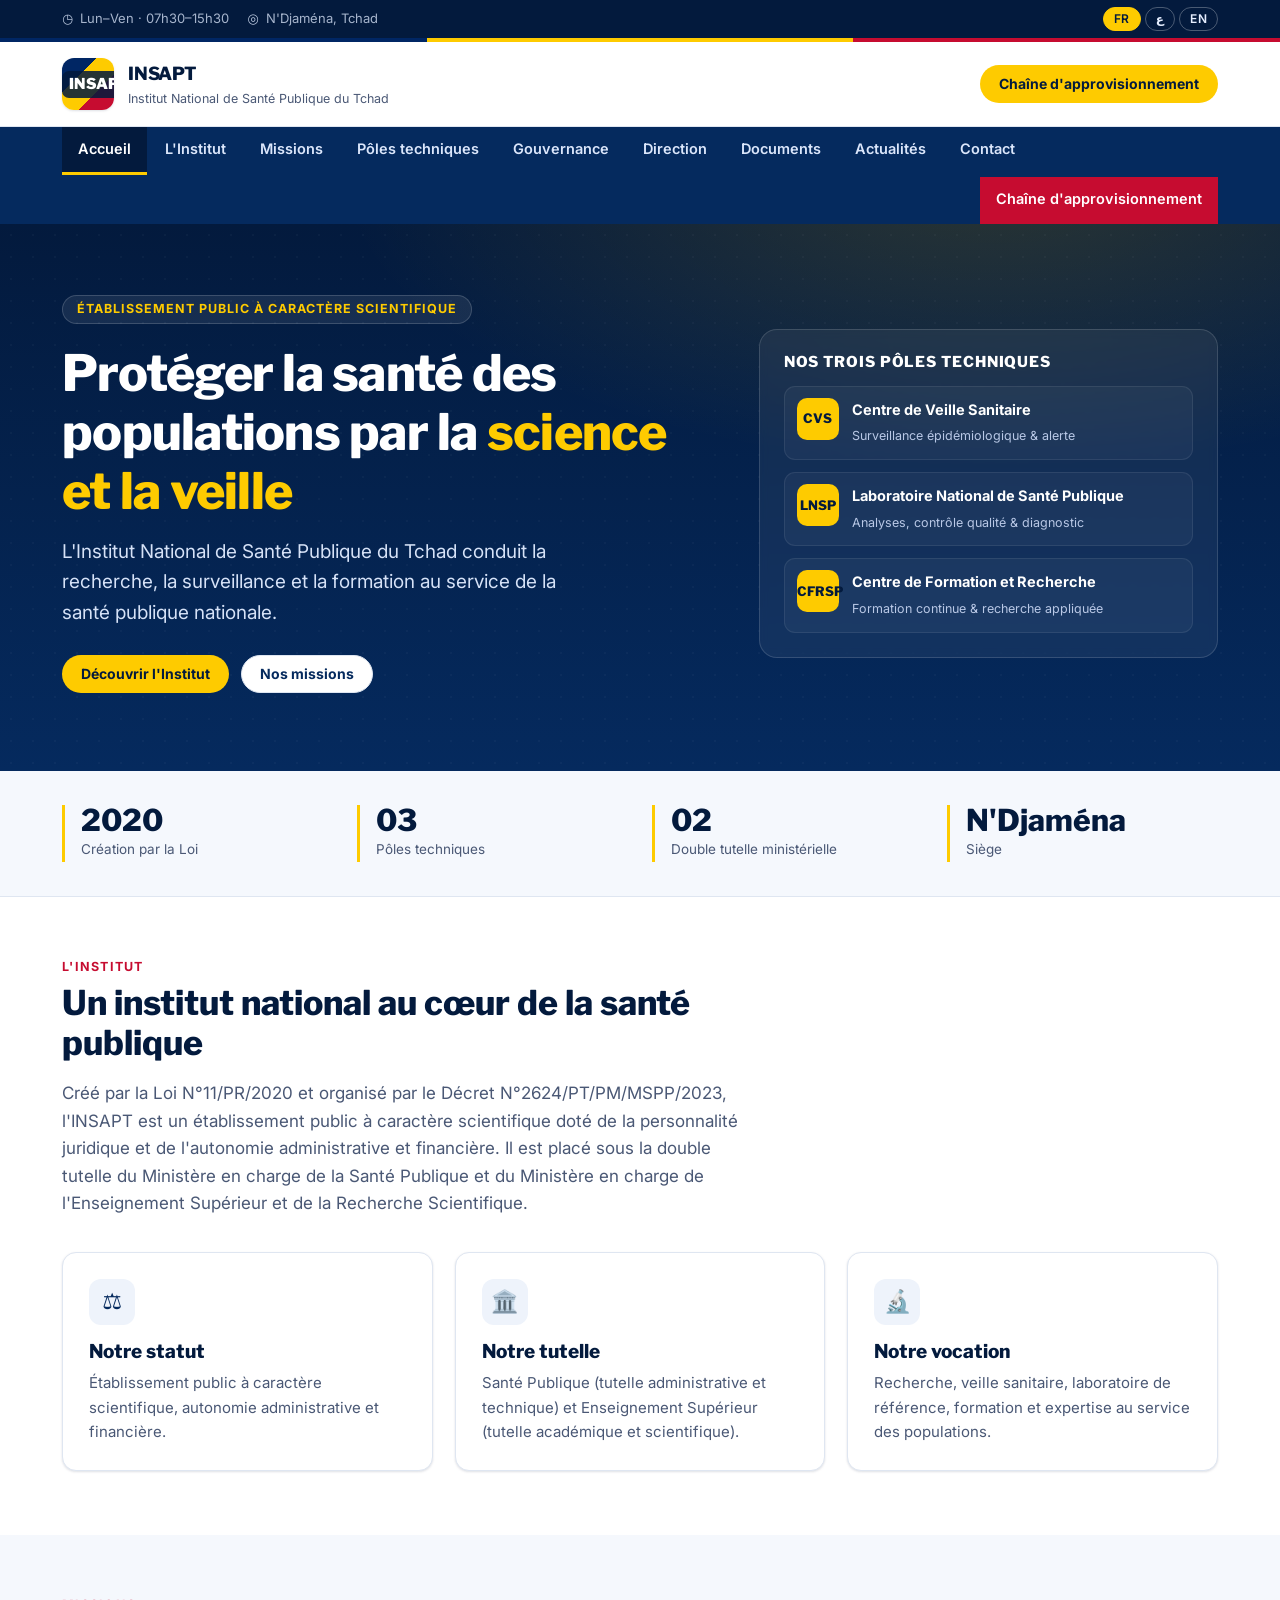
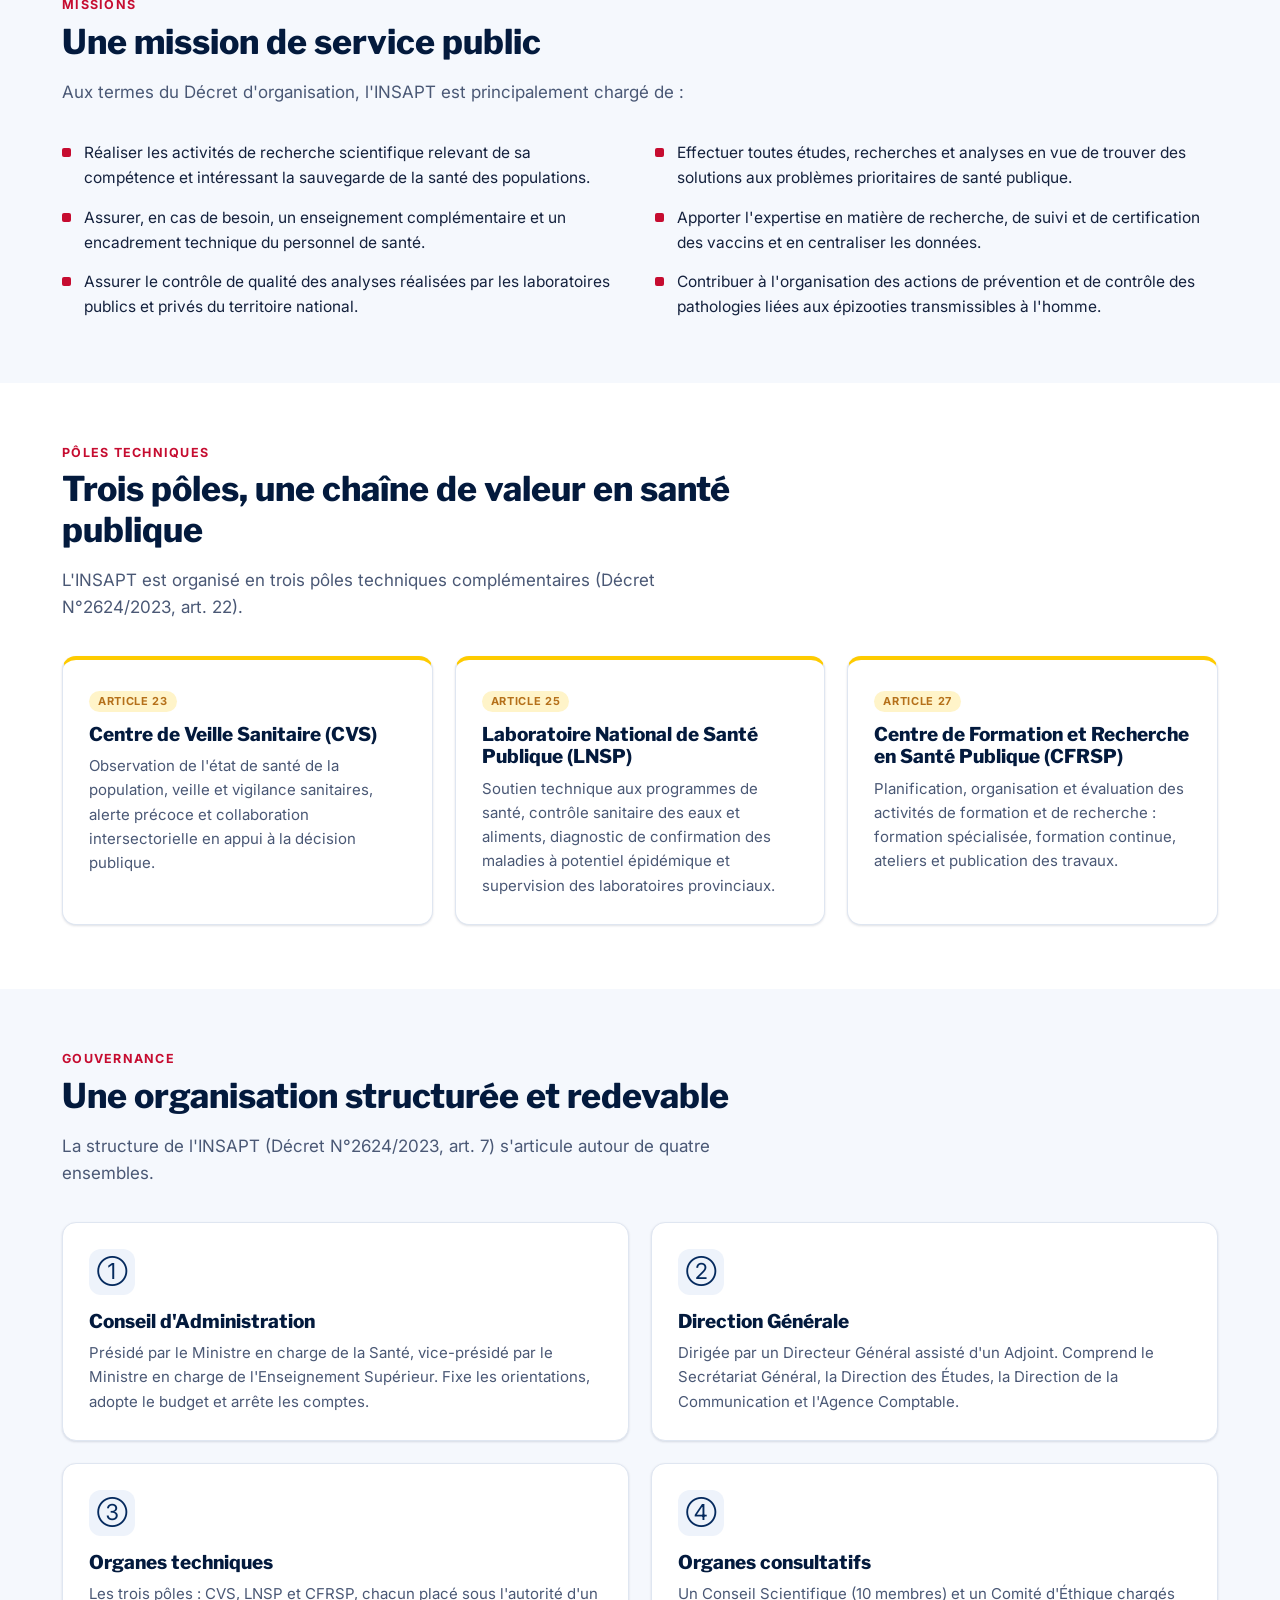
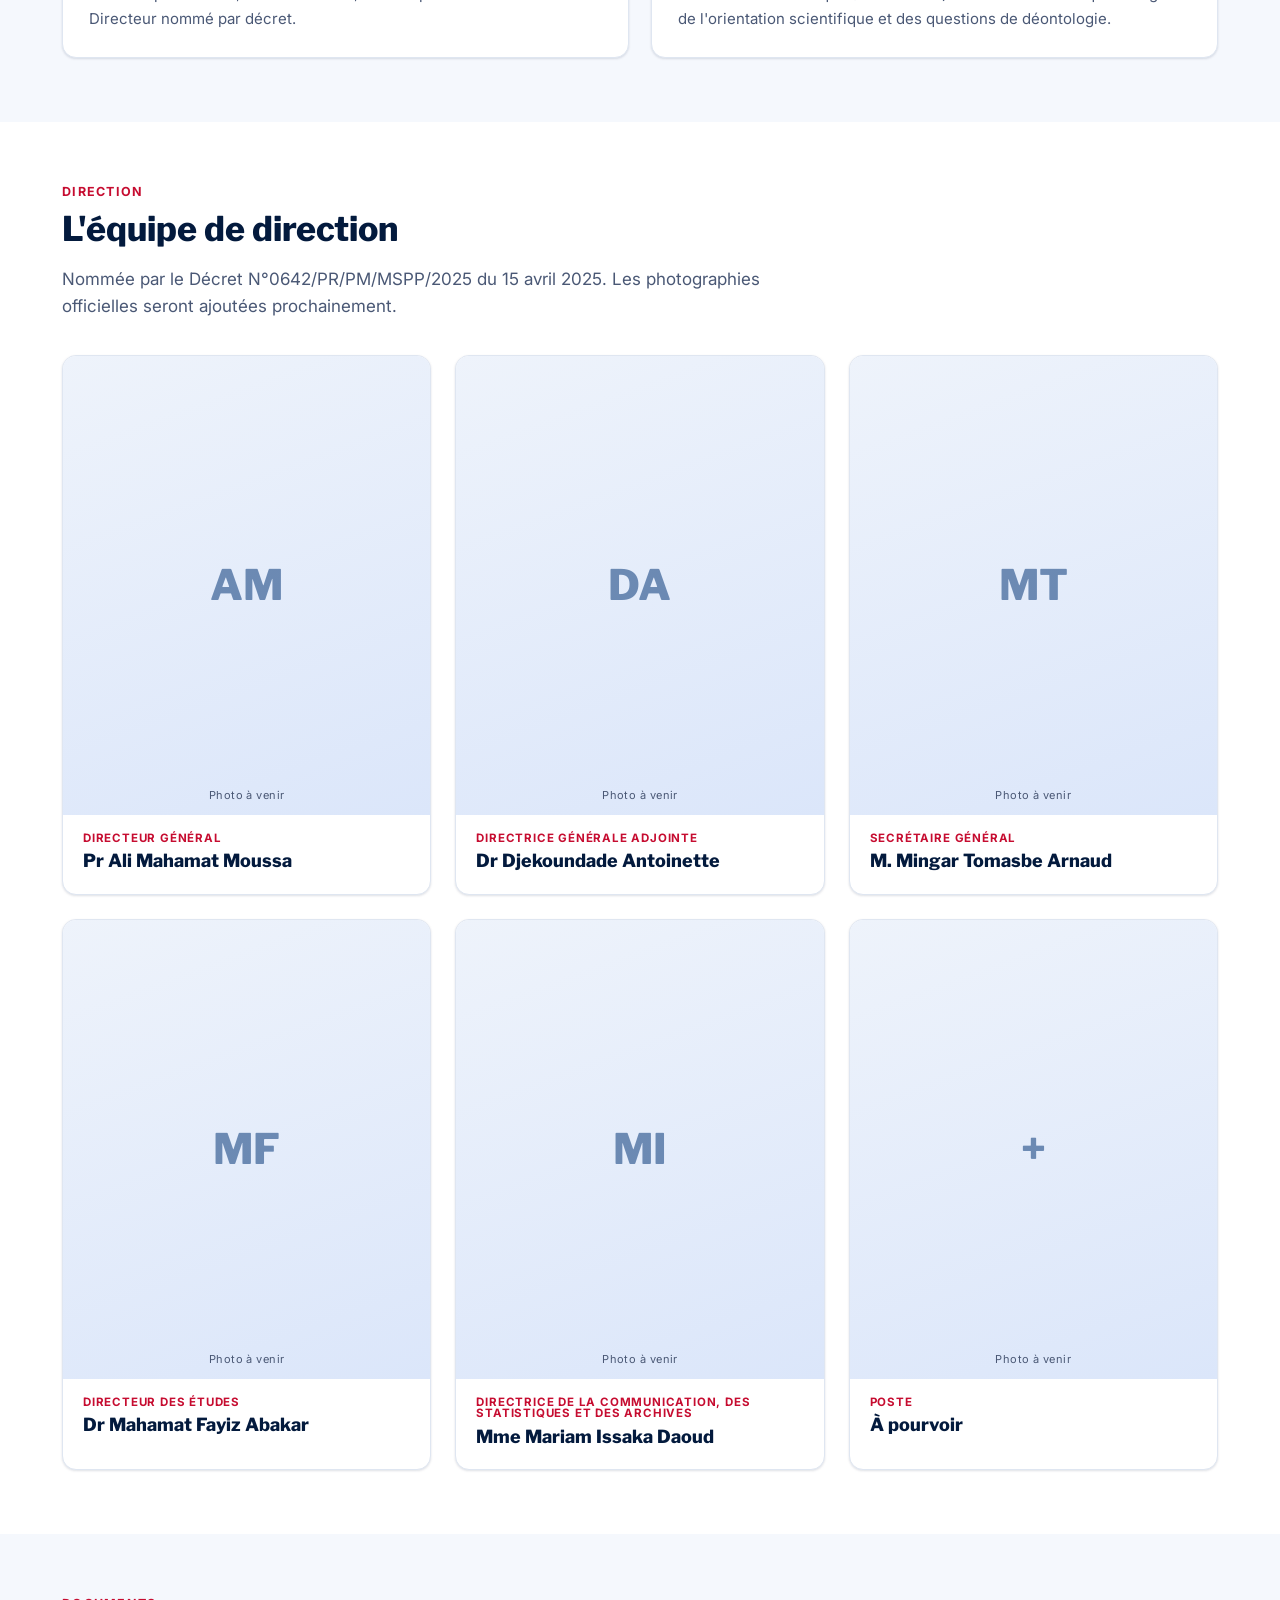
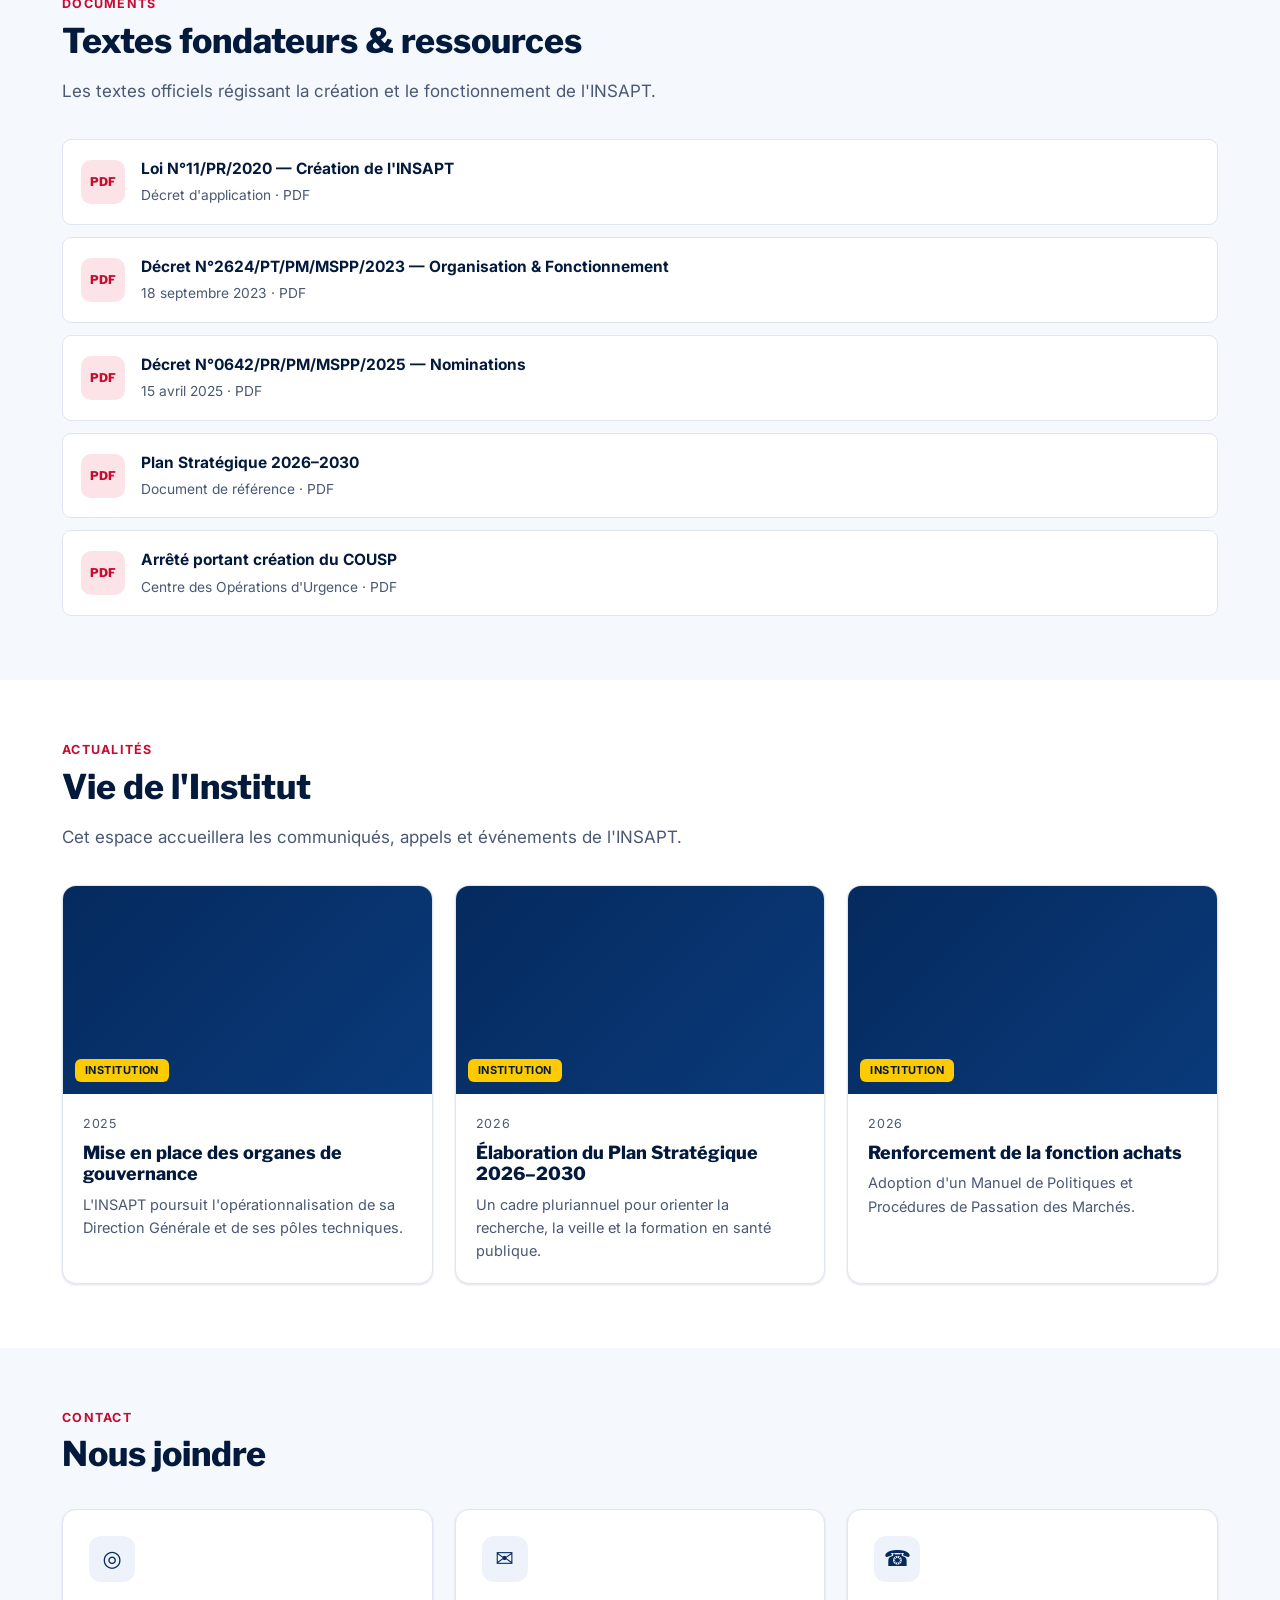
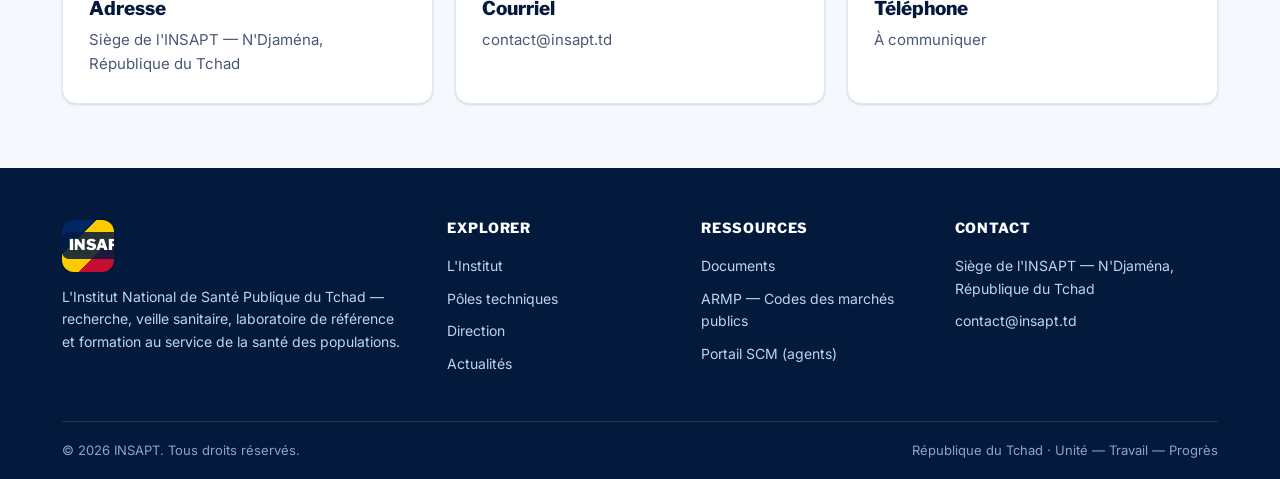
==== index.html @ d277385e "Add files via upload" ====
<!DOCTYPE html>
<html lang="fr">
<head>
<meta charset="utf-8">
<meta name="viewport" content="width=device-width, initial-scale=1">
<title>INSAPT — Institut National de Santé Publique du Tchad</title>
<meta name="description" content="Institut National de Santé Publique du Tchad (INSAPT) — recherche, veille sanitaire, laboratoire national et formation au service de la santé publique.">
<link rel="preconnect" href="https://fonts.googleapis.com">
<link rel="preconnect" href="https://fonts.gstatic.com" crossorigin>
<link href="https://fonts.googleapis.com/css2?family=Inter:wght@400;500;600;700&family=Libre+Franklin:wght@600;700;800;900&family=Noto+Naskh+Arabic:wght@500;700&display=swap" rel="stylesheet">
<link rel="stylesheet" href="assets/style.css">
</head>
<body>

<!-- Utility strip -->
<div class="utility">
  <div class="wrap">
    <div class="util-left">
      <span>◷ <span data-i18n="util.hours">Lun–Ven · 07h30–15h30</span></span>
      <span>◎ <span data-i18n="util.place">N'Djaména, Tchad</span></span>
    </div>
    <div class="lang-switch" role="group" aria-label="Language">
      <button data-lang="fr" aria-pressed="true">FR</button>
      <button data-lang="ar" aria-pressed="false">ع</button>
      <button data-lang="en" aria-pressed="false">EN</button>
    </div>
  </div>
</div>
<div class="flag-ribbon"><i></i><i></i><i></i></div>

<!-- Masthead -->
<header class="masthead">
  <div class="wrap">
    <a class="brand" href="index.html">
      <span class="crest"><span>INSAPT</span></span>
      <span class="brand-txt">
        <strong>INSAPT</strong>
        <small>Institut National de Santé Publique du Tchad</small>
      </span>
    </a>
    <div class="mast-spacer"></div>
    <div class="mast-cta">
      <a class="btn btn-gold" href="scm/index.html" data-i18n="nav.scm">Chaîne d'approvisionnement</a>
      <button class="burger" aria-label="Menu"><span></span><span></span><span></span></button>
    </div>
  </div>
</header>

<!-- Primary nav -->
<nav class="nav" aria-label="Principale">
  <div class="wrap">
    <a href="#home" class="active" data-i18n="nav.home">Accueil</a>
    <a href="#about" data-i18n="nav.about">L'Institut</a>
    <a href="#missions" data-i18n="nav.missions">Missions</a>
    <a href="#poles" data-i18n="nav.poles">Pôles techniques</a>
    <a href="#org" data-i18n="nav.org">Gouvernance</a>
    <a href="#people" data-i18n="nav.people">Direction</a>
    <a href="#docs" data-i18n="nav.docs">Documents</a>
    <a href="#news" data-i18n="nav.news">Actualités</a>
    <a href="#contact" data-i18n="nav.contact">Contact</a>
    <a href="scm/index.html" class="scm" data-i18n="nav.scm">Chaîne d'approvisionnement</a>
  </div>
</nav>

<!-- Hero -->
<section class="hero" id="home">
  <div class="wrap">
    <div>
      <span class="eyebrow" data-i18n="hero.eyebrow">Établissement public à caractère scientifique</span>
      <h1><span data-i18n="hero.title1">Protéger la santé des populations par la </span><em data-i18n="hero.titleEm">science et la veille</em></h1>
      <p class="lead" data-i18n="hero.lead">L'Institut National de Santé Publique du Tchad conduit la recherche, la surveillance et la formation au service de la santé publique nationale.</p>
      <div class="hero-actions">
        <a class="btn btn-gold" href="#about" data-i18n="hero.cta1">Découvrir l'Institut</a>
        <a class="btn btn-ghost" href="#missions" data-i18n="hero.cta2">Nos missions</a>
      </div>
    </div>
    <div class="hero-card">
      <h3 data-i18n="hero.poles">Nos trois pôles techniques</h3>
      <div class="pole-list">
        <a href="#poles"><span class="tag">CVS</span><span><b data-i18n="hero.cvs">Centre de Veille Sanitaire</b><small data-i18n="hero.cvsD">Surveillance épidémiologique & alerte</small></span></a>
        <a href="#poles"><span class="tag">LNSP</span><span><b data-i18n="hero.lnsp">Laboratoire National de Santé Publique</b><small data-i18n="hero.lnspD">Analyses, contrôle qualité & diagnostic</small></span></a>
        <a href="#poles"><span class="tag">CFRSP</span><span><b data-i18n="hero.cfrsp">Centre de Formation et Recherche</b><small data-i18n="hero.cfrspD">Formation continue & recherche appliquée</small></span></a>
      </div>
    </div>
  </div>
</section>

<!-- Stat band -->
<div class="stats">
  <div class="wrap">
    <div class="stat"><b data-i18n="stat.1n">2020</b><span data-i18n="stat.1">Création par la Loi</span></div>
    <div class="stat"><b data-i18n="stat.2n">03</b><span data-i18n="stat.2">Pôles techniques</span></div>
    <div class="stat"><b data-i18n="stat.3n">02</b><span data-i18n="stat.3">Double tutelle ministérielle</span></div>
    <div class="stat"><b data-i18n="stat.4n">N'Djaména</b><span data-i18n="stat.4">Siège</span></div>
  </div>
</div>

<!-- About -->
<section class="block" id="about">
  <div class="wrap">
    <div class="sec-head">
      <span class="kicker" data-i18n="about.kicker">L'Institut</span>
      <h2 data-i18n="about.title">Un institut national au cœur de la santé publique</h2>
      <p data-i18n="about.p">Créé par la Loi N°11/PR/2020 et organisé par le Décret N°2624/PT/PM/MSPP/2023, l'INSAPT est un établissement public à caractère scientifique doté de la personnalité juridique et de l'autonomie administrative et financière.</p>
    </div>
    <div class="grid c3">
      <div class="card"><div class="ic">⚖️</div><h3 data-i18n="about.c1t">Notre statut</h3><p data-i18n="about.c1">Établissement public à caractère scientifique, autonomie administrative et financière.</p></div>
      <div class="card"><div class="ic">🏛️</div><h3 data-i18n="about.c2t">Notre tutelle</h3><p data-i18n="about.c2">Santé Publique et Enseignement Supérieur.</p></div>
      <div class="card"><div class="ic">🔬</div><h3 data-i18n="about.c3t">Notre vocation</h3><p data-i18n="about.c3">Recherche, veille sanitaire, laboratoire de référence, formation et expertise.</p></div>
    </div>
  </div>
</section>

<!-- Missions -->
<section class="block alt" id="missions">
  <div class="wrap">
    <div class="sec-head">
      <span class="kicker" data-i18n="miss.kicker">Missions</span>
      <h2 data-i18n="miss.title">Une mission de service public</h2>
      <p data-i18n="miss.p">Aux termes du Décret d'organisation, l'INSAPT est principalement chargé de :</p>
    </div>
    <ul class="mission">
      <li data-i18n="miss.1">Réaliser les activités de recherche scientifique intéressant la sauvegarde de la santé des populations.</li>
      <li data-i18n="miss.2">Effectuer toutes études, recherches et analyses pour résoudre les problèmes prioritaires de santé publique.</li>
      <li data-i18n="miss.3">Assurer un enseignement complémentaire et un encadrement technique du personnel de santé.</li>
      <li data-i18n="miss.4">Apporter l'expertise en recherche, suivi et certification des vaccins et centraliser les données.</li>
      <li data-i18n="miss.5">Assurer le contrôle de qualité des analyses des laboratoires publics et privés nationaux.</li>
      <li data-i18n="miss.6">Contribuer à la prévention et au contrôle des pathologies liées aux épizooties transmissibles à l'homme.</li>
    </ul>
  </div>
</section>

<!-- Poles -->
<section class="block" id="poles">
  <div class="wrap">
    <div class="sec-head">
      <span class="kicker" data-i18n="poles.kicker">Pôles techniques</span>
      <h2 data-i18n="poles.title">Trois pôles, une chaîne de valeur en santé publique</h2>
      <p data-i18n="poles.p">L'INSAPT est organisé en trois pôles techniques complémentaires (Décret N°2624/2023, art. 22).</p>
    </div>
    <div class="grid c3">
      <div class="card pole"><span class="chip" data-i18n="poles.cvsChip">Article 23</span><h3 data-i18n="poles.cvsT">Centre de Veille Sanitaire (CVS)</h3><p data-i18n="poles.cvs">Observation de l'état de santé de la population, veille et vigilance sanitaires, alerte précoce et collaboration intersectorielle.</p></div>
      <div class="card pole"><span class="chip" data-i18n="poles.lnspChip">Article 25</span><h3 data-i18n="poles.lnspT">Laboratoire National de Santé Publique (LNSP)</h3><p data-i18n="poles.lnsp">Soutien technique aux programmes, contrôle sanitaire des eaux et aliments, diagnostic des maladies à potentiel épidémique.</p></div>
      <div class="card pole"><span class="chip" data-i18n="poles.cfrspChip">Article 27</span><h3 data-i18n="poles.cfrspT">Centre de Formation et Recherche (CFRSP)</h3><p data-i18n="poles.cfrsp">Formation spécialisée et continue, ateliers scientifiques et publication des travaux de recherche.</p></div>
    </div>
  </div>
</section>

<!-- Governance -->
<section class="block alt" id="org">
  <div class="wrap">
    <div class="sec-head">
      <span class="kicker" data-i18n="org.kicker">Gouvernance</span>
      <h2 data-i18n="org.title">Une organisation structurée et redevable</h2>
      <p data-i18n="org.p">La structure de l'INSAPT (Décret N°2624/2023, art. 7) s'articule autour de quatre ensembles.</p>
    </div>
    <div class="grid c2">
      <div class="card"><div class="ic">①</div><h3 data-i18n="org.1t">Conseil d'Administration</h3><p data-i18n="org.1">Présidé par le Ministre de la Santé. Fixe les orientations, adopte le budget et arrête les comptes.</p></div>
      <div class="card"><div class="ic">②</div><h3 data-i18n="org.2t">Direction Générale</h3><p data-i18n="org.2">Directeur Général assisté d'un Adjoint ; Secrétariat Général, Direction des Études, Communication et Agence Comptable.</p></div>
      <div class="card"><div class="ic">③</div><h3 data-i18n="org.3t">Organes techniques</h3><p data-i18n="org.3">Les trois pôles CVS, LNSP et CFRSP, chacun dirigé par un Directeur nommé par décret.</p></div>
      <div class="card"><div class="ic">④</div><h3 data-i18n="org.4t">Organes consultatifs</h3><p data-i18n="org.4">Conseil Scientifique (10 membres) et Comité d'Éthique.</p></div>
    </div>
  </div>
</section>

<!-- Leadership -->
<section class="block" id="people">
  <div class="wrap">
    <div class="sec-head">
      <span class="kicker" data-i18n="ppl.kicker">Direction</span>
      <h2 data-i18n="ppl.title">L'équipe de direction</h2>
      <p data-i18n="ppl.p">Nommée par le Décret N°0642/PR/PM/MSPP/2025 du 15 avril 2025. Les photographies officielles seront ajoutées prochainement.</p>
    </div>
    <div class="people">
      <div class="person"><div class="photo"><span class="ini">AM</span></div><div class="body"><div class="role" data-i18n="ppl.dg">Directeur Général</div><h3 data-i18n="ppl.dgName">Pr Ali Mahamat Moussa</h3></div></div>
      <div class="person"><div class="photo"><span class="ini">DA</span></div><div class="body"><div class="role" data-i18n="ppl.dga">Directrice Générale Adjointe</div><h3 data-i18n="ppl.dgaName">Dr Djekoundade Antoinette</h3></div></div>
      <div class="person"><div class="photo"><span class="ini">MT</span></div><div class="body"><div class="role" data-i18n="ppl.sg">Secrétaire Général</div><h3 data-i18n="ppl.sgName">M. Mingar Tomasbe Arnaud</h3></div></div>
      <div class="person"><div class="photo"><span class="ini">MF</span></div><div class="body"><div class="role" data-i18n="ppl.de">Directeur des Études</div><h3 data-i18n="ppl.deName">Dr Mahamat Fayiz Abakar</h3></div></div>
      <div class="person"><div class="photo"><span class="ini">MI</span></div><div class="body"><div class="role" data-i18n="ppl.dc">Directrice de la Communication, des Statistiques et des Archives</div><h3 data-i18n="ppl.dcName">Mme Mariam Issaka Daoud</h3></div></div>
      <div class="person"><div class="photo"><span class="ini">+</span></div><div class="body"><div class="role" data-i18n="ppl.vacant">Poste</div><h3 data-i18n="ppl.vacantName">À pourvoir</h3></div></div>
    </div>
  </div>
</section>

<!-- Documents -->
<section class="block alt" id="docs">
  <div class="wrap">
    <div class="sec-head">
      <span class="kicker" data-i18n="docs.kicker">Documents</span>
      <h2 data-i18n="docs.title">Textes fondateurs & ressources</h2>
      <p data-i18n="docs.p">Les textes officiels régissant la création et le fonctionnement de l'INSAPT.</p>
    </div>
    <div class="doc-list">
      <a class="doc" href="documents/loi-11-2020.pdf"><span class="ficon">PDF</span><span class="meta"><b data-i18n="docs.d1">Loi N°11/PR/2020 — Création de l'INSAPT</b><small data-i18n="docs.d1s">Décret d'application · PDF</small></span></a>
      <a class="doc" href="documents/decret-2624-2023.pdf"><span class="ficon">PDF</span><span class="meta"><b data-i18n="docs.d2">Décret N°2624/PT/PM/MSPP/2023 — Organisation & Fonctionnement</b><small data-i18n="docs.d2s">18 septembre 2023 · PDF</small></span></a>
      <a class="doc" href="documents/decret-0642-2025.pdf"><span class="ficon">PDF</span><span class="meta"><b data-i18n="docs.d3">Décret N°0642/PR/PM/MSPP/2025 — Nominations</b><small data-i18n="docs.d3s">15 avril 2025 · PDF</small></span></a>
      <a class="doc" href="documents/plan-strategique-2026-2030.pdf"><span class="ficon">PDF</span><span class="meta"><b data-i18n="docs.d4">Plan Stratégique 2026–2030</b><small data-i18n="docs.d4s">Document de référence · PDF</small></span></a>
      <a class="doc" href="documents/arrete-cousp.pdf"><span class="ficon">PDF</span><span class="meta"><b data-i18n="docs.d5">Arrêté portant création du COUSP</b><small data-i18n="docs.d5s">Centre des Opérations d'Urgence · PDF</small></span></a>
    </div>
  </div>
</section>

<!-- News -->
<section class="block" id="news">
  <div class="wrap">
    <div class="sec-head">
      <span class="kicker" data-i18n="news.kicker">Actualités</span>
      <h2 data-i18n="news.title">Vie de l'Institut</h2>
      <p data-i18n="news.p">Cet espace accueillera les communiqués, appels et événements de l'INSAPT.</p>
    </div>
    <div class="news">
      <article class="post"><div class="cover"><span data-i18n="news.tag">Institution</span></div><div class="body"><div class="date">2025</div><h3 data-i18n="news.1t">Mise en place des organes de gouvernance</h3><p data-i18n="news.1">L'INSAPT poursuit l'opérationnalisation de sa Direction Générale et de ses pôles techniques.</p></div></article>
      <article class="post"><div class="cover"><span data-i18n="news.tag">Institution</span></div><div class="body"><div class="date">2026</div><h3 data-i18n="news.2t">Élaboration du Plan Stratégique 2026–2030</h3><p data-i18n="news.2">Un cadre pluriannuel pour orienter la recherche, la veille et la formation.</p></div></article>
      <article class="post"><div class="cover"><span data-i18n="news.tag">Institution</span></div><div class="body"><div class="date">2026</div><h3 data-i18n="news.3t">Renforcement de la fonction achats</h3><p data-i18n="news.3">Adoption d'un Manuel de Politiques et Procédures de Passation des Marchés.</p></div></article>
    </div>
  </div>
</section>

<!-- Contact -->
<section class="block alt" id="contact">
  <div class="wrap">
    <div class="sec-head">
      <span class="kicker" data-i18n="contact.kicker">Contact</span>
      <h2 data-i18n="contact.title">Nous joindre</h2>
    </div>
    <div class="grid c3">
      <div class="card"><div class="ic">◎</div><h3 data-i18n="contact.addr">Adresse</h3><p data-i18n="contact.addrV">Siège de l'INSAPT — N'Djaména, République du Tchad</p></div>
      <div class="card"><div class="ic">✉</div><h3 data-i18n="contact.mail">Courriel</h3><p>contact@insapt.td</p></div>
      <div class="card"><div class="ic">☎</div><h3 data-i18n="contact.phone">Téléphone</h3><p data-i18n="contact.phoneV">À communiquer</p></div>
    </div>
  </div>
</section>

<!-- Footer -->
<footer class="site">
  <div class="wrap">
    <div class="cols">
      <div class="about">
        <span class="crest"><span>INSAPT</span></span>
        <p data-i18n="foot.about">L'Institut National de Santé Publique du Tchad — recherche, veille sanitaire, laboratoire de référence et formation.</p>
      </div>
      <div>
        <h4 data-i18n="foot.explore">Explorer</h4>
        <a href="#about" data-i18n="nav.about">L'Institut</a>
        <a href="#poles" data-i18n="nav.poles">Pôles techniques</a>
        <a href="#people" data-i18n="nav.people">Direction</a>
        <a href="#news" data-i18n="nav.news">Actualités</a>
      </div>
      <div>
        <h4 data-i18n="foot.resources">Ressources</h4>
        <a href="#docs" data-i18n="nav.docs">Documents</a>
        <a href="https://armp-tchad.com/" target="_blank" rel="noopener" data-i18n="foot.armp">ARMP — Codes des marchés publics</a>
        <a href="scm/index.html" data-i18n="foot.portal">Portail SCM (agents)</a>
      </div>
      <div>
        <h4 data-i18n="foot.contact">Contact</h4>
        <a href="#contact" data-i18n="contact.addrV">N'Djaména, Tchad</a>
        <a href="mailto:contact@insapt.td">contact@insapt.td</a>
      </div>
    </div>
    <div class="foot-bottom">
      <span>© <span id="yr"></span> INSAPT. <span data-i18n="foot.rights">Tous droits réservés.</span></span>
      <span data-i18n="foot.builtFor">République du Tchad · Unité — Travail — Progrès</span>
    </div>
  </div>
</footer>

<script src="assets/i18n.js"></script>
<script>document.getElementById('yr').textContent=new Date().getFullYear();</script>
</body>
</html>
---- assets/style.css ----
/* ==========================================================================
   INSAPT — Institut National de Santé Publique du Tchad
   Design language: Chadian flag (bleu #002664, or #FECB00, rouge #C60C30)
   Sober institutional palette, deep navy base, gold as the single accent.
   ========================================================================== */

:root{
  /* Flag-derived core */
  --tchad-blue:  #002664;   /* hoist band  */
  --tchad-gold:  #FECB00;   /* centre band */
  --tchad-red:   #C60C30;   /* fly band    */

  /* Working palette */
  --navy-900:#031a3d;
  --navy-800:#052a5e;
  --navy-700:#0a3a7a;
  --navy-050:#eef3fb;
  --ink:#14213d;
  --slate:#4a5875;
  --line:#dfe6f1;
  --paper:#ffffff;
  --wash:#f5f8fd;
  --gold-soft:#fff4c9;
  --red-soft:#fbe3e8;
  --ok:#1a7f5a;
  --warn:#b5701a;

  --shadow-sm:0 1px 2px rgba(3,26,61,.06),0 1px 3px rgba(3,26,61,.08);
  --shadow-md:0 4px 16px rgba(3,26,61,.10);
  --shadow-lg:0 18px 48px rgba(3,26,61,.18);
  --radius:14px;
  --radius-sm:9px;

  --ff-display:"Libre Franklin","Segoe UI",system-ui,sans-serif;
  --ff-body:"Inter","Segoe UI",system-ui,sans-serif;
  --ff-ar:"Noto Naskh Arabic","Amiri",serif;

  --maxw:1200px;
}

*{box-sizing:border-box}
html{scroll-behavior:smooth}
body{
  margin:0;font-family:var(--ff-body);color:var(--ink);
  background:var(--paper);line-height:1.62;font-size:16.5px;
  -webkit-font-smoothing:antialiased;
}
body[dir="rtl"]{font-family:var(--ff-ar);letter-spacing:0}
h1,h2,h3,h4{font-family:var(--ff-display);color:var(--navy-900);line-height:1.18;font-weight:800;margin:0 0 .5em}
a{color:var(--navy-700);text-decoration:none}
a:hover{text-decoration:underline}
img{max-width:100%;display:block}
.wrap{max-width:var(--maxw);margin:0 auto;padding:0 22px}
.sr{position:absolute;width:1px;height:1px;overflow:hidden;clip:rect(0 0 0 0)}

/* ---------- Top utility strip ---------- */
.utility{background:var(--navy-900);color:#cdd9ee;font-size:13px}
.utility .wrap{display:flex;align-items:center;justify-content:space-between;gap:14px;min-height:38px;flex-wrap:wrap}
.utility a{color:#e6eeff}
.util-left{display:flex;gap:18px;align-items:center;flex-wrap:wrap}
.util-left span{display:inline-flex;gap:7px;align-items:center;opacity:.9}
.lang-switch{display:flex;gap:4px;align-items:center}
.lang-switch button{
  background:transparent;border:1px solid rgba(255,255,255,.28);color:#e6eeff;
  font:600 12px/1 var(--ff-body);padding:5px 10px;border-radius:20px;cursor:pointer;letter-spacing:.03em}
.lang-switch button[aria-pressed="true"]{background:var(--tchad-gold);color:var(--navy-900);border-color:var(--tchad-gold)}

/* Flag ribbon under utility strip */
.flag-ribbon{height:4px;display:flex}
.flag-ribbon i{flex:1}
.flag-ribbon i:nth-child(1){background:var(--tchad-blue)}
.flag-ribbon i:nth-child(2){background:var(--tchad-gold)}
.flag-ribbon i:nth-child(3){background:var(--tchad-red)}

/* ---------- Masthead ---------- */
.masthead{background:var(--paper);border-bottom:1px solid var(--line);position:sticky;top:0;z-index:60}
.masthead .wrap{display:flex;align-items:center;gap:18px;min-height:84px}
.brand{display:flex;align-items:center;gap:14px;text-decoration:none}
.crest{
  width:52px;height:52px;border-radius:12px;flex:0 0 auto;
  background:
    linear-gradient(135deg,var(--tchad-blue) 0 33%,var(--tchad-gold) 33% 66%,var(--tchad-red) 66% 100%);
  display:grid;place-items:center;color:#fff;font:900 15px/1 var(--ff-display);
  box-shadow:var(--shadow-sm);position:relative;overflow:hidden}
.crest span{background:rgba(3,26,61,.86);padding:6px 7px;border-radius:7px;letter-spacing:.02em}
.brand-txt strong{display:block;font-family:var(--ff-display);font-weight:800;font-size:18px;color:var(--navy-900);letter-spacing:-.01em}
.brand-txt small{display:block;color:var(--slate);font-size:12.5px;margin-top:1px}
.mast-spacer{flex:1}
.mast-cta{display:flex;gap:10px;align-items:center}
.btn{
  display:inline-flex;align-items:center;gap:8px;font:700 14px/1 var(--ff-body);
  padding:11px 18px;border-radius:24px;border:1.5px solid transparent;cursor:pointer;transition:.15s}
.btn-primary{background:var(--navy-800);color:#fff}
.btn-primary:hover{background:var(--navy-900);text-decoration:none}
.btn-gold{background:var(--tchad-gold);color:var(--navy-900)}
.btn-gold:hover{background:#ffd733;text-decoration:none}
.btn-ghost{background:#fff;color:var(--navy-800);border-color:var(--line)}
.btn-ghost:hover{border-color:var(--navy-700);text-decoration:none}
.burger{display:none;background:none;border:0;cursor:pointer;padding:8px}
.burger span{display:block;width:24px;height:2px;background:var(--navy-900);margin:5px 0;transition:.2s}

/* ---------- Primary nav ---------- */
.nav{background:var(--navy-800);position:sticky;top:84px;z-index:55}
.nav .wrap{display:flex;gap:2px;flex-wrap:wrap}
.nav a{
  color:#dbe6fb;font:600 14.5px/1 var(--ff-body);padding:15px 16px;
  display:inline-flex;align-items:center;gap:7px;border-bottom:3px solid transparent}
.nav a:hover{background:var(--navy-700);text-decoration:none;color:#fff}
.nav a.active{color:#fff;border-bottom-color:var(--tchad-gold);background:var(--navy-900)}
.nav a.scm{margin-inline-start:auto;background:var(--tchad-red);color:#fff}
.nav a.scm:hover{background:#a80a28}

/* ---------- Hero ---------- */
.hero{position:relative;background:
    radial-gradient(1100px 500px at 78% -10%,rgba(254,203,0,.16),transparent 60%),
    linear-gradient(180deg,var(--navy-900),var(--navy-800));
  color:#fff;overflow:hidden}
.hero::after{content:"";position:absolute;inset:0;opacity:.5;pointer-events:none;
  background-image:radial-gradient(rgba(255,255,255,.06) 1px,transparent 1px);background-size:22px 22px}
.hero .wrap{position:relative;z-index:2;padding:70px 22px 78px;display:grid;grid-template-columns:1.35fr .95fr;gap:44px;align-items:center}
.hero .eyebrow{display:inline-flex;gap:9px;align-items:center;background:rgba(255,255,255,.08);
  border:1px solid rgba(255,255,255,.16);padding:7px 14px;border-radius:30px;font:700 12.5px/1 var(--ff-body);
  letter-spacing:.08em;text-transform:uppercase;color:var(--tchad-gold)}
.hero h1{color:#fff;font-size:clamp(30px,4.4vw,50px);letter-spacing:-.015em;margin:20px 0 16px}
.hero h1 em{font-style:normal;color:var(--tchad-gold)}
.hero p.lead{font-size:19px;color:#d6e2f7;max-width:44ch;margin:0 0 26px}
.hero-actions{display:flex;gap:12px;flex-wrap:wrap}
.hero-card{background:rgba(255,255,255,.06);border:1px solid rgba(255,255,255,.14);
  border-radius:18px;padding:24px;backdrop-filter:blur(4px)}
.hero-card h3{color:#fff;font-size:15px;text-transform:uppercase;letter-spacing:.06em;margin-bottom:14px}
.pole-list{display:flex;flex-direction:column;gap:12px}
.pole-list a{display:flex;gap:13px;align-items:flex-start;color:#eaf1ff;padding:11px 12px;border-radius:11px;
  background:rgba(255,255,255,.04);border:1px solid rgba(255,255,255,.08);transition:.15s}
.pole-list a:hover{background:rgba(255,255,255,.1);text-decoration:none;transform:translateX(3px)}
body[dir="rtl"] .pole-list a:hover{transform:translateX(-3px)}
.pole-list .tag{flex:0 0 auto;width:42px;height:42px;border-radius:10px;display:grid;place-items:center;
  font:800 13px/1 var(--ff-display);background:var(--tchad-gold);color:var(--navy-900)}
.pole-list b{display:block;font-size:14.5px;color:#fff}
.pole-list small{color:#b9c8e6;font-size:12.5px}

/* ---------- Stat band ---------- */
.stats{background:var(--wash);border-bottom:1px solid var(--line)}
.stats .wrap{display:grid;grid-template-columns:repeat(4,1fr);gap:24px;padding:34px 22px}
.stat{padding-inline-start:16px;border-inline-start:3px solid var(--tchad-gold)}
.stat b{display:block;font:800 30px/1 var(--ff-display);color:var(--navy-900)}
.stat span{color:var(--slate);font-size:13.5px}

/* ---------- Sections ---------- */
section.block{padding:64px 0}
section.block.alt{background:var(--wash)}
.sec-head{max-width:70ch;margin-bottom:34px}
.sec-head .kicker{font:700 12.5px/1 var(--ff-body);letter-spacing:.1em;text-transform:uppercase;color:var(--tchad-red);display:block;margin-bottom:10px}
.sec-head h2{font-size:clamp(24px,3vw,34px)}
.sec-head p{color:var(--slate);font-size:17px;margin:.5em 0 0}

.grid{display:grid;gap:22px}
.grid.c3{grid-template-columns:repeat(3,1fr)}
.grid.c2{grid-template-columns:repeat(2,1fr)}
.grid.c4{grid-template-columns:repeat(4,1fr)}

.card{background:var(--paper);border:1px solid var(--line);border-radius:var(--radius);padding:26px;box-shadow:var(--shadow-sm);transition:.18s}
.card:hover{box-shadow:var(--shadow-md);transform:translateY(-2px)}
.card .ic{width:46px;height:46px;border-radius:12px;background:var(--navy-050);color:var(--navy-800);
  display:grid;place-items:center;margin-bottom:16px;font-size:22px}
.card h3{font-size:19px;margin-bottom:8px}
.card p{color:var(--slate);margin:0;font-size:15px}
.card.pole{border-top:4px solid var(--tchad-gold)}
.card .chip{display:inline-block;font:700 11px/1 var(--ff-body);letter-spacing:.06em;text-transform:uppercase;
  background:var(--gold-soft);color:var(--warn);padding:5px 9px;border-radius:20px;margin-bottom:12px}

/* Mission list */
.mission{display:grid;grid-template-columns:repeat(2,1fr);gap:14px 30px;list-style:none;padding:0;margin:0}
.mission li{display:flex;gap:13px;align-items:flex-start;font-size:15.5px;color:var(--ink)}
.mission li::before{content:"";flex:0 0 auto;width:9px;height:9px;border-radius:2px;margin-top:8px;
  background:var(--tchad-red)}

/* ---------- Leadership ---------- */
.people{display:grid;grid-template-columns:repeat(3,1fr);gap:24px}
.person{background:var(--paper);border:1px solid var(--line);border-radius:var(--radius);overflow:hidden;box-shadow:var(--shadow-sm)}
.person .photo{aspect-ratio:4/5;background:
    linear-gradient(160deg,var(--navy-050),#dbe6fa);
  display:grid;place-items:center;color:var(--navy-700);position:relative}
.person .photo .ini{font:800 42px/1 var(--ff-display);opacity:.55}
.person .photo::after{content:"Photo à venir";position:absolute;bottom:10px;font-size:11px;color:var(--slate);letter-spacing:.04em}
body[dir="rtl"] .person .photo::after{content:"صورة قادمة"}
body[data-lang="en"] .person .photo::after{content:"Photo coming soon"}
.person .body{padding:18px 20px}
.person .role{font:700 11.5px/1 var(--ff-body);text-transform:uppercase;letter-spacing:.07em;color:var(--tchad-red);margin-bottom:6px}
.person h3{font-size:18px;margin-bottom:4px}
.person small{color:var(--slate);display:block;font-size:13px}

/* ---------- Documents ---------- */
.doc-list{display:grid;gap:12px}
.doc{display:flex;gap:16px;align-items:center;background:var(--paper);border:1px solid var(--line);
  border-radius:var(--radius-sm);padding:16px 18px;transition:.15s}
.doc:hover{border-color:var(--navy-700);box-shadow:var(--shadow-sm)}
.doc .ficon{flex:0 0 auto;width:44px;height:44px;border-radius:10px;background:var(--red-soft);color:var(--tchad-red);
  display:grid;place-items:center;font:800 12px/1 var(--ff-display)}
.doc .meta{flex:1}
.doc .meta b{display:block;color:var(--navy-900);font-size:15.5px}
.doc .meta small{color:var(--slate)}

/* ---------- News ---------- */
.news{display:grid;grid-template-columns:repeat(3,1fr);gap:22px}
.post{background:var(--paper);border:1px solid var(--line);border-radius:var(--radius);overflow:hidden;box-shadow:var(--shadow-sm);transition:.18s}
.post:hover{box-shadow:var(--shadow-md);transform:translateY(-2px)}
.post .cover{aspect-ratio:16/9;background:linear-gradient(135deg,var(--navy-800),var(--navy-700));position:relative}
.post .cover span{position:absolute;inset:auto auto 12px 12px;background:var(--tchad-gold);color:var(--navy-900);
  font:700 11px/1 var(--ff-body);padding:6px 10px;border-radius:6px;text-transform:uppercase;letter-spacing:.04em}
body[dir="rtl"] .post .cover span{inset:auto 12px 12px auto}
.post .body{padding:20px}
.post .date{color:var(--slate);font-size:12.5px;text-transform:uppercase;letter-spacing:.05em}
.post h3{font-size:18px;margin:8px 0}
.post p{color:var(--slate);font-size:14.5px;margin:0}

/* ---------- Footer ---------- */
footer.site{background:var(--navy-900);color:#c3d2ee;padding:52px 0 0}
footer.site .cols{display:grid;grid-template-columns:1.6fr 1fr 1fr 1.2fr;gap:34px}
footer.site h4{color:#fff;font-size:14px;text-transform:uppercase;letter-spacing:.06em;margin-bottom:14px}
footer.site a{color:#c3d2ee;display:block;padding:5px 0;font-size:14px}
footer.site a:hover{color:#fff}
footer.site .about p{font-size:14px;max-width:38ch}
footer.site .crest{margin-bottom:14px}
.foot-bottom{border-top:1px solid rgba(255,255,255,.12);margin-top:40px;padding:18px 0;font-size:13px;
  display:flex;justify-content:space-between;gap:14px;flex-wrap:wrap;color:#8ea3c9}

/* ---------- Language visibility ---------- */
[data-i18n]{}
.only-print{display:none}

/* ---------- Responsive ---------- */
@media(max-width:960px){
  .hero .wrap{grid-template-columns:1fr;gap:30px}
  .stats .wrap{grid-template-columns:repeat(2,1fr)}
  .grid.c3,.grid.c4,.people,.news,.mission{grid-template-columns:1fr 1fr}
  footer.site .cols{grid-template-columns:1fr 1fr}
}
@media(max-width:720px){
  .nav{top:70px}
  .masthead .wrap{min-height:70px}
  .nav .wrap{display:none;flex-direction:column;background:var(--navy-800);padding:8px 0}
  .nav.open .wrap{display:flex}
  .nav a.scm{margin-inline-start:0}
  .burger{display:block}
  .mast-cta .btn:not(.burger){display:none}
  .grid.c2,.grid.c3,.grid.c4,.people,.news,.mission{grid-template-columns:1fr}
  .stats .wrap{grid-template-columns:1fr 1fr}
  .hero .wrap{padding:48px 22px 54px}
}
@media(prefers-reduced-motion:reduce){*{transition:none!important;scroll-behavior:auto}}
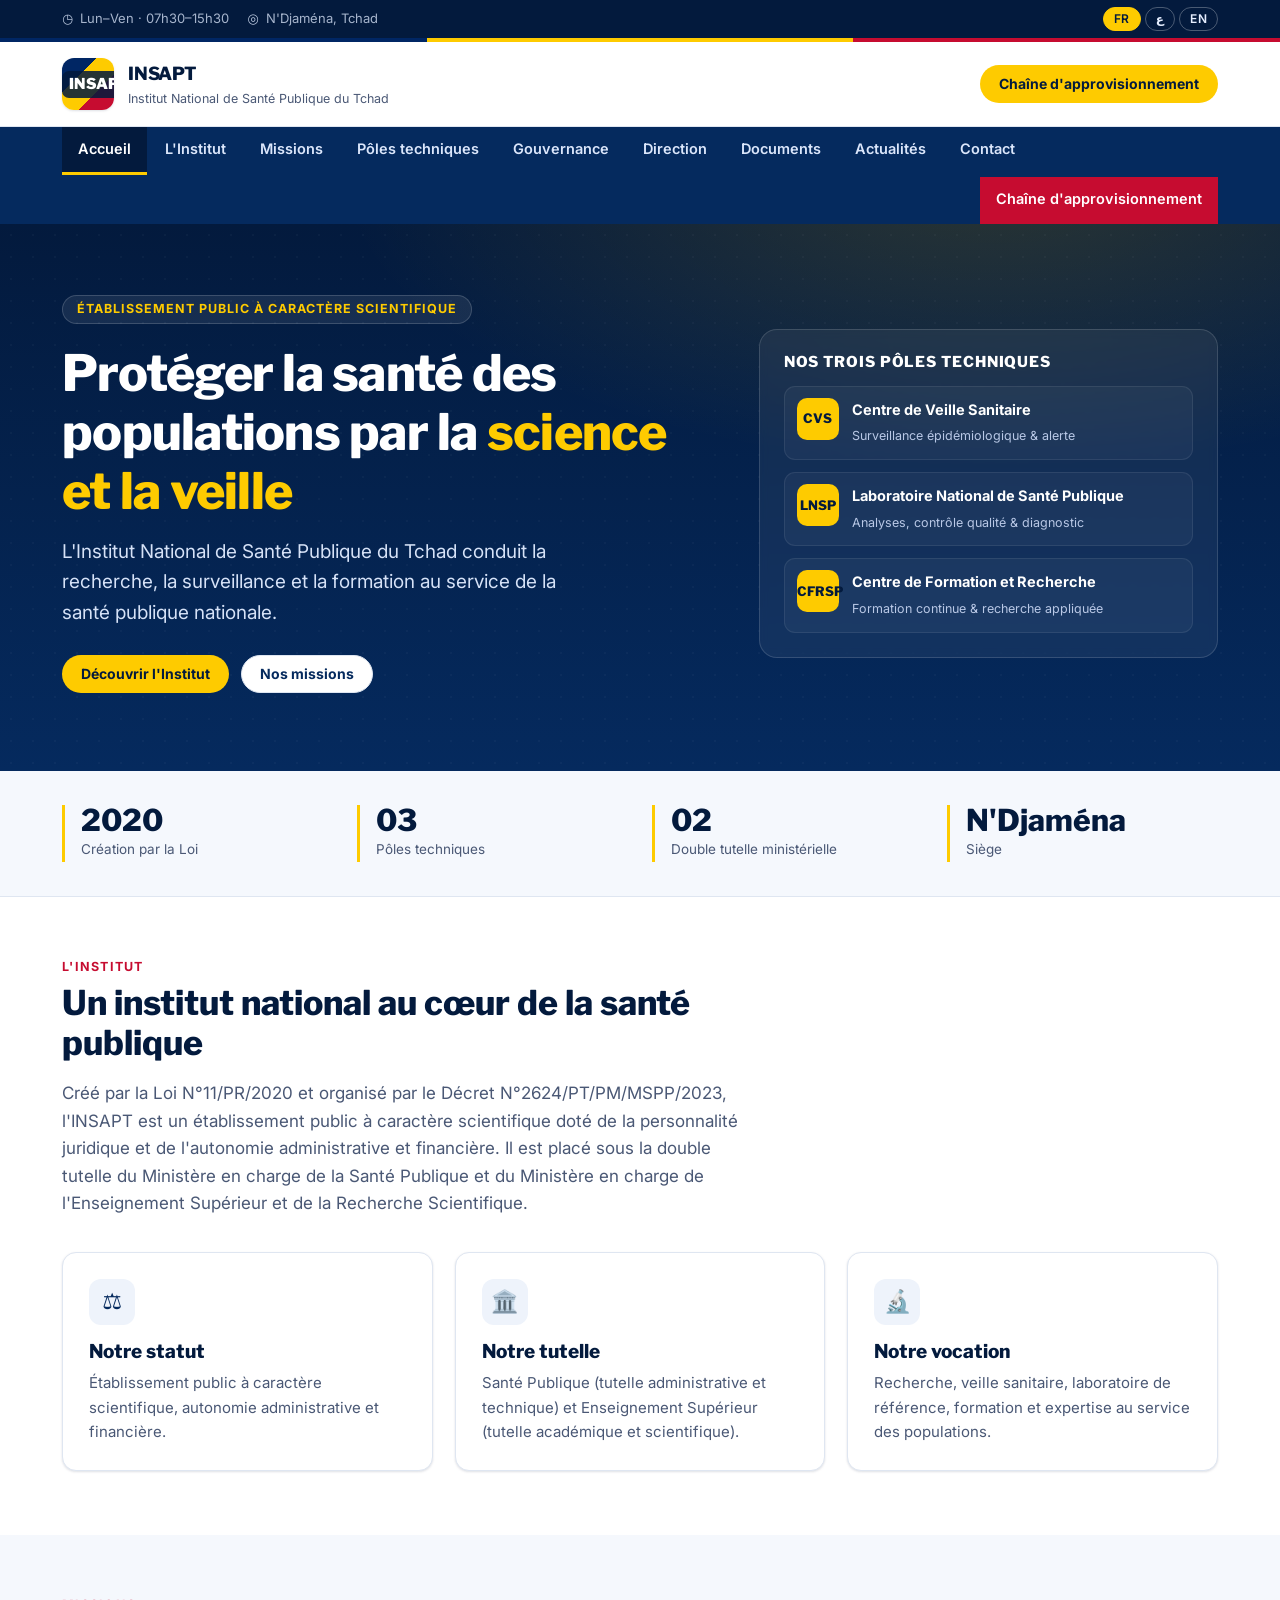
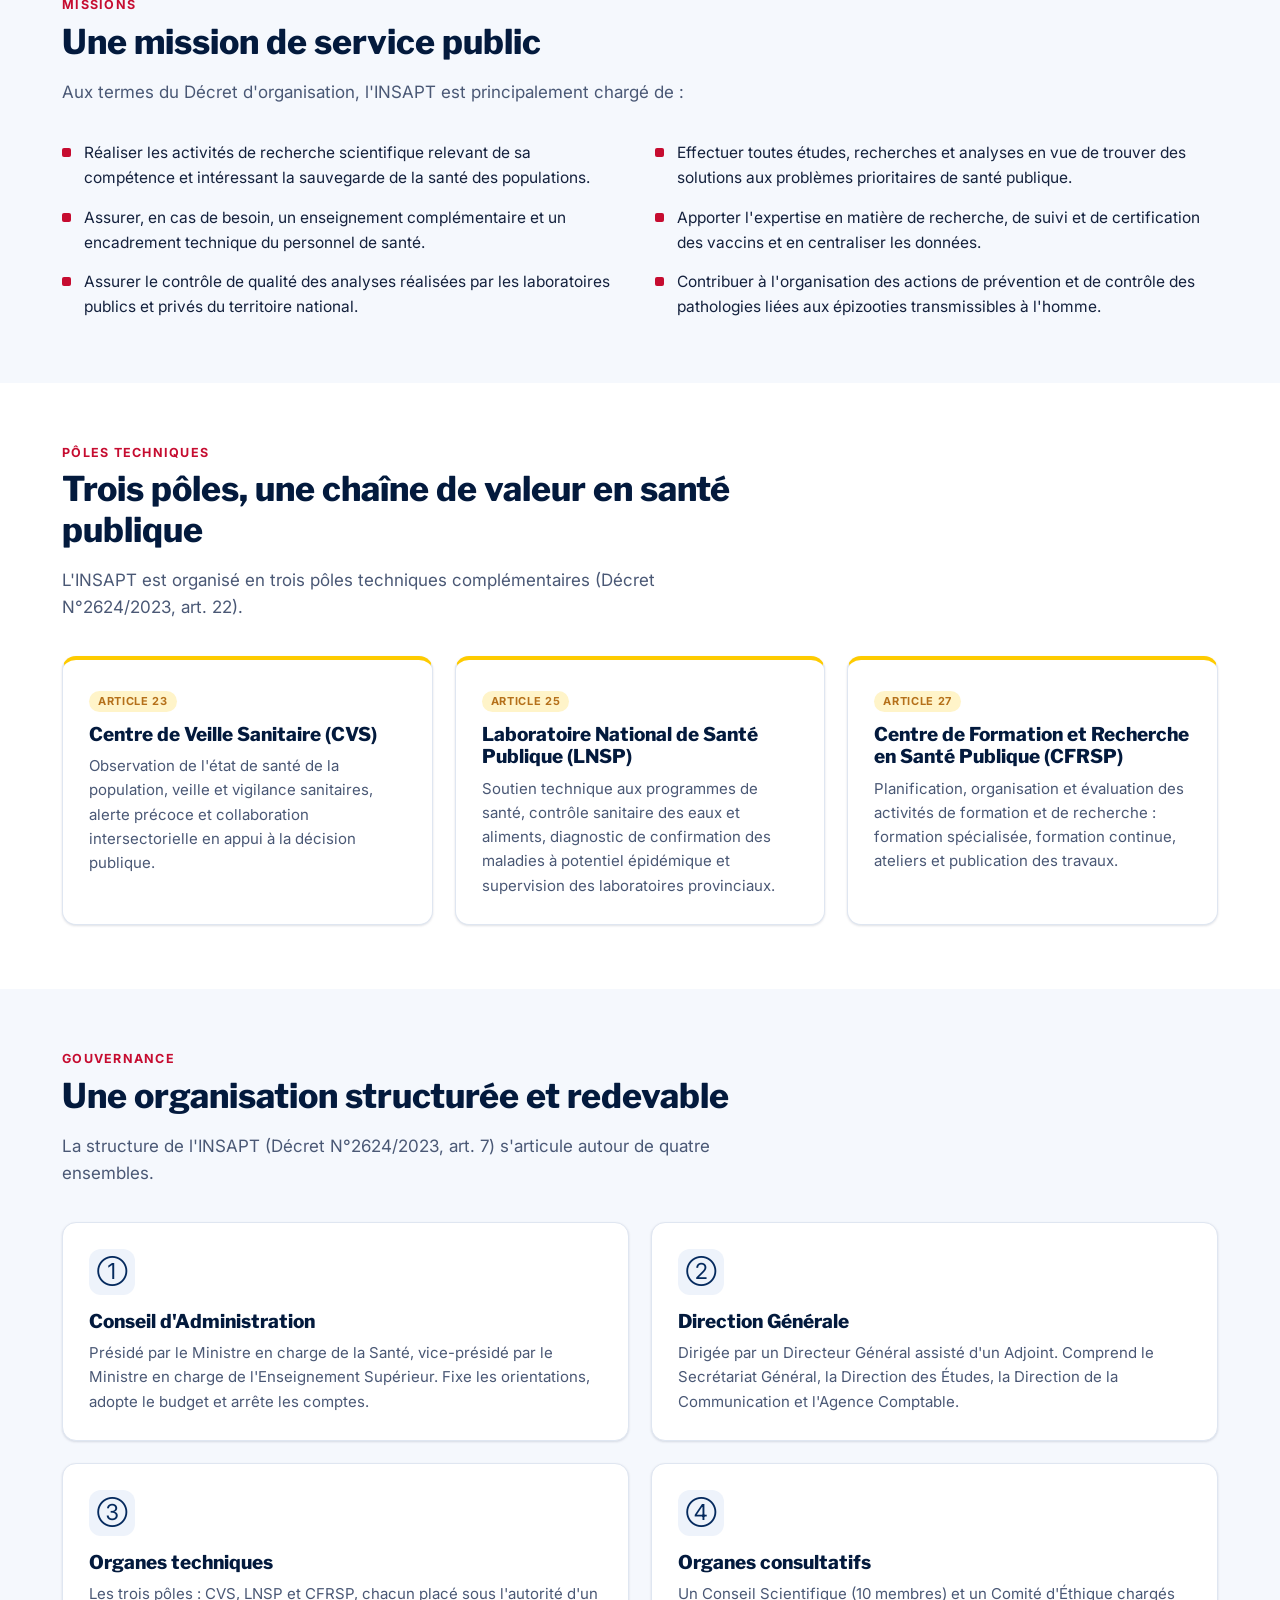
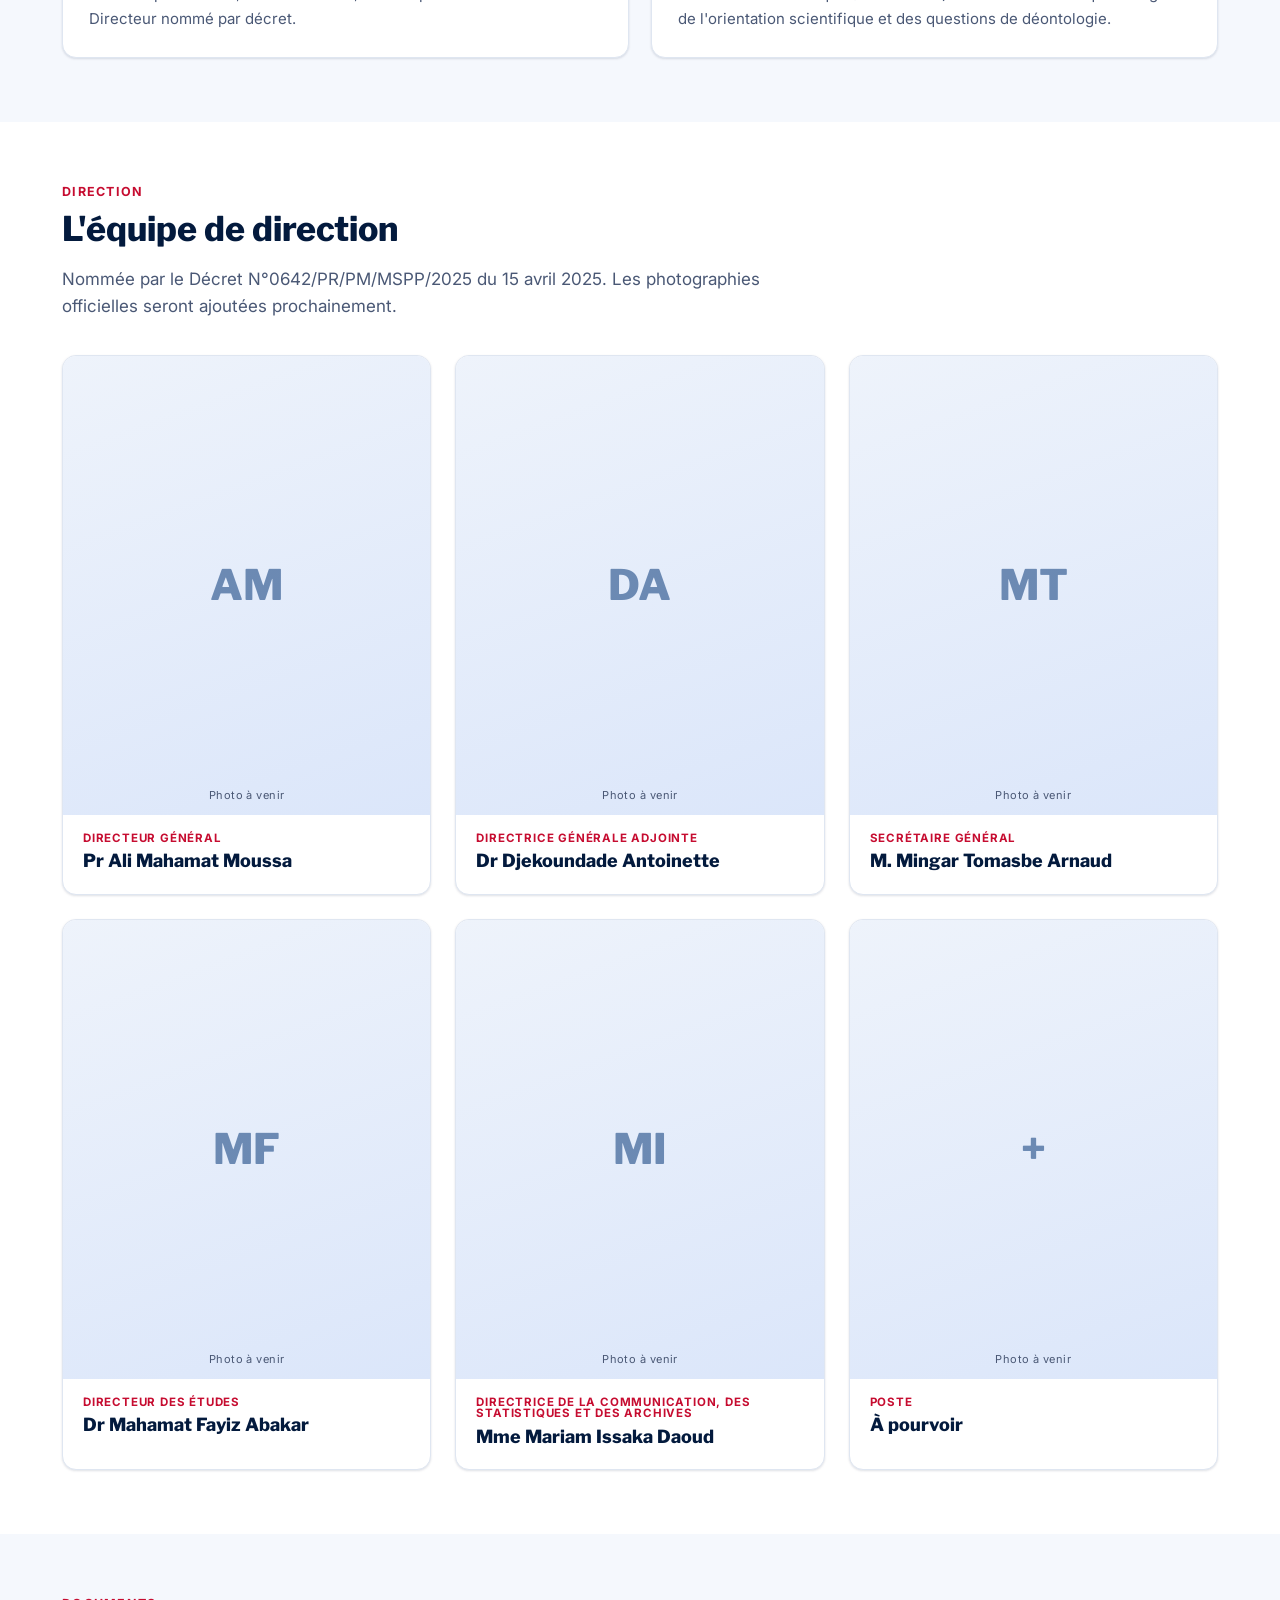
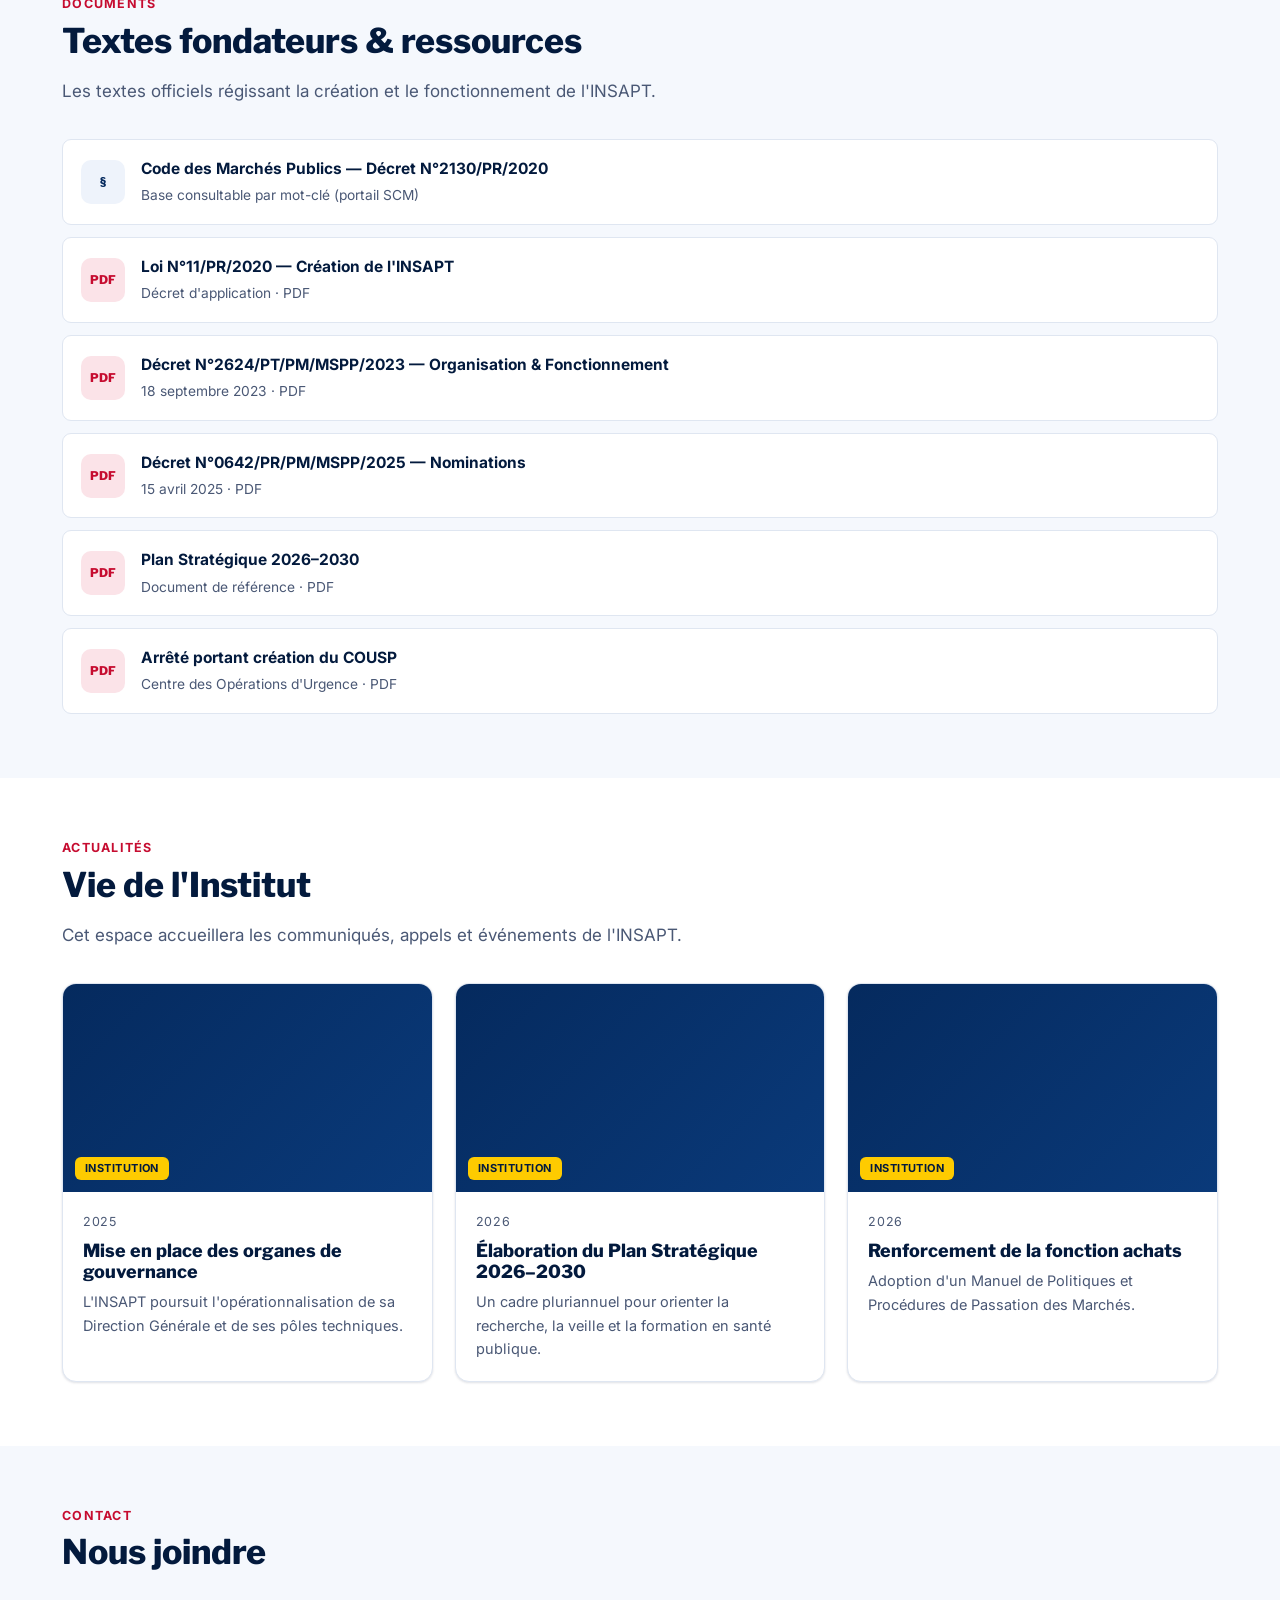
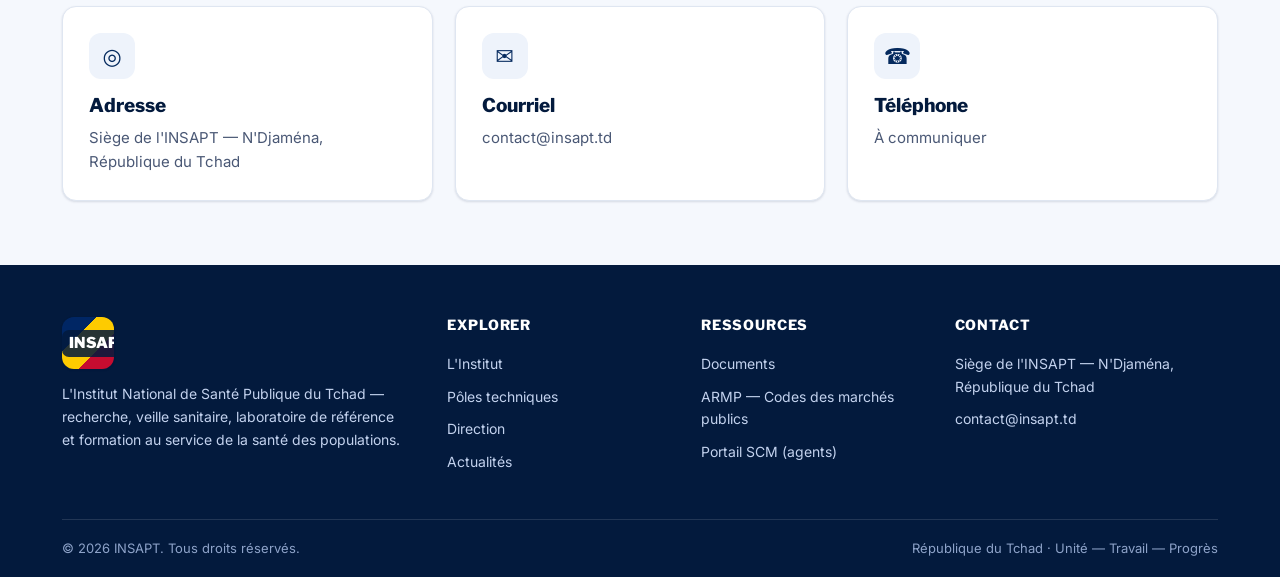
==== commit c45b72e2: "Add files via upload" ====
--- a/index.html
+++ b/index.html
@@ -191,6 +191,7 @@
       <p data-i18n="docs.p">Les textes officiels régissant la création et le fonctionnement de l'INSAPT.</p>
     </div>
     <div class="doc-list">
+      <a class="doc" href="scm/index.html?goto=code"><span class="ficon" style="background:var(--navy-050);color:var(--navy-800)">§</span><span class="meta"><b data-i18n="docs.code">Code des Marchés Publics — Décret N°2130/PR/2020</b><small data-i18n="docs.codeS">Base consultable par mot-clé (portail SCM)</small></span></a>
       <a class="doc" href="documents/loi-11-2020.pdf"><span class="ficon">PDF</span><span class="meta"><b data-i18n="docs.d1">Loi N°11/PR/2020 — Création de l'INSAPT</b><small data-i18n="docs.d1s">Décret d'application · PDF</small></span></a>
       <a class="doc" href="documents/decret-2624-2023.pdf"><span class="ficon">PDF</span><span class="meta"><b data-i18n="docs.d2">Décret N°2624/PT/PM/MSPP/2023 — Organisation & Fonctionnement</b><small data-i18n="docs.d2s">18 septembre 2023 · PDF</small></span></a>
       <a class="doc" href="documents/decret-0642-2025.pdf"><span class="ficon">PDF</span><span class="meta"><b data-i18n="docs.d3">Décret N°0642/PR/PM/MSPP/2025 — Nominations</b><small data-i18n="docs.d3s">15 avril 2025 · PDF</small></span></a>
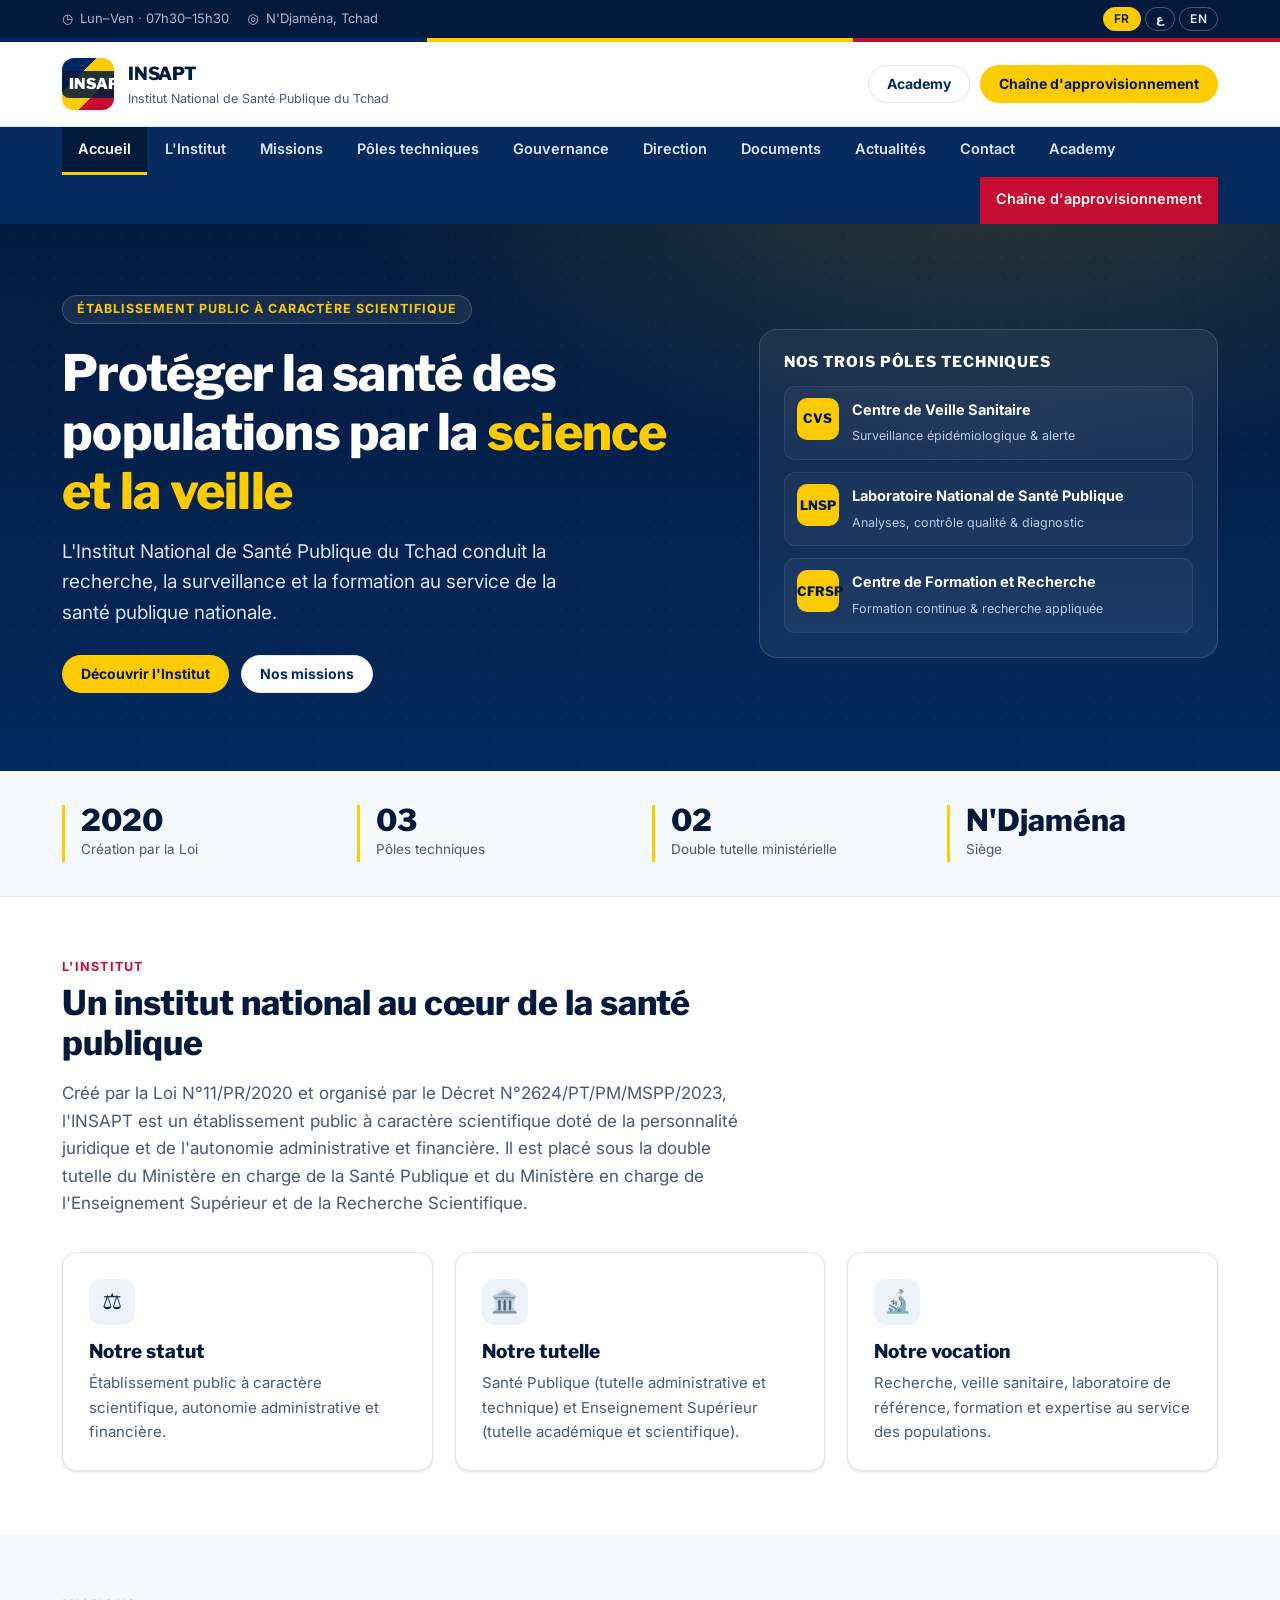
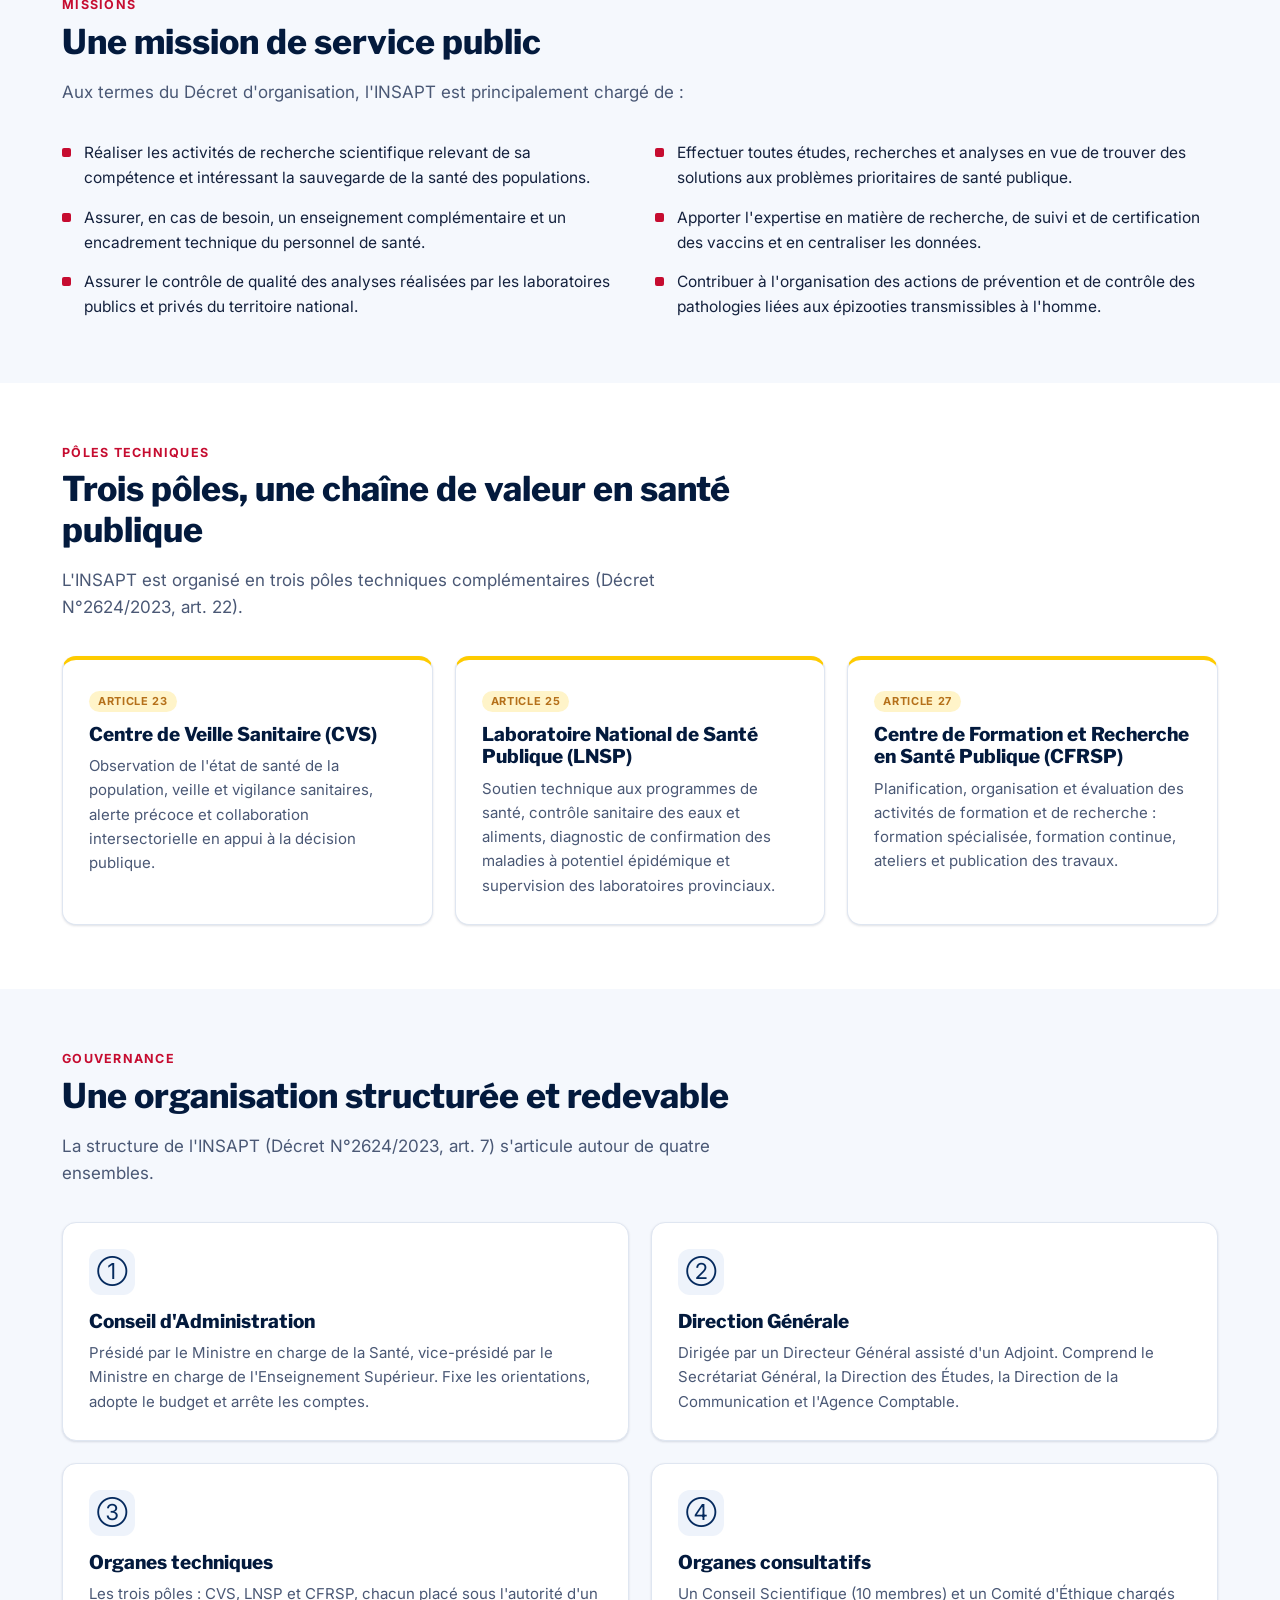
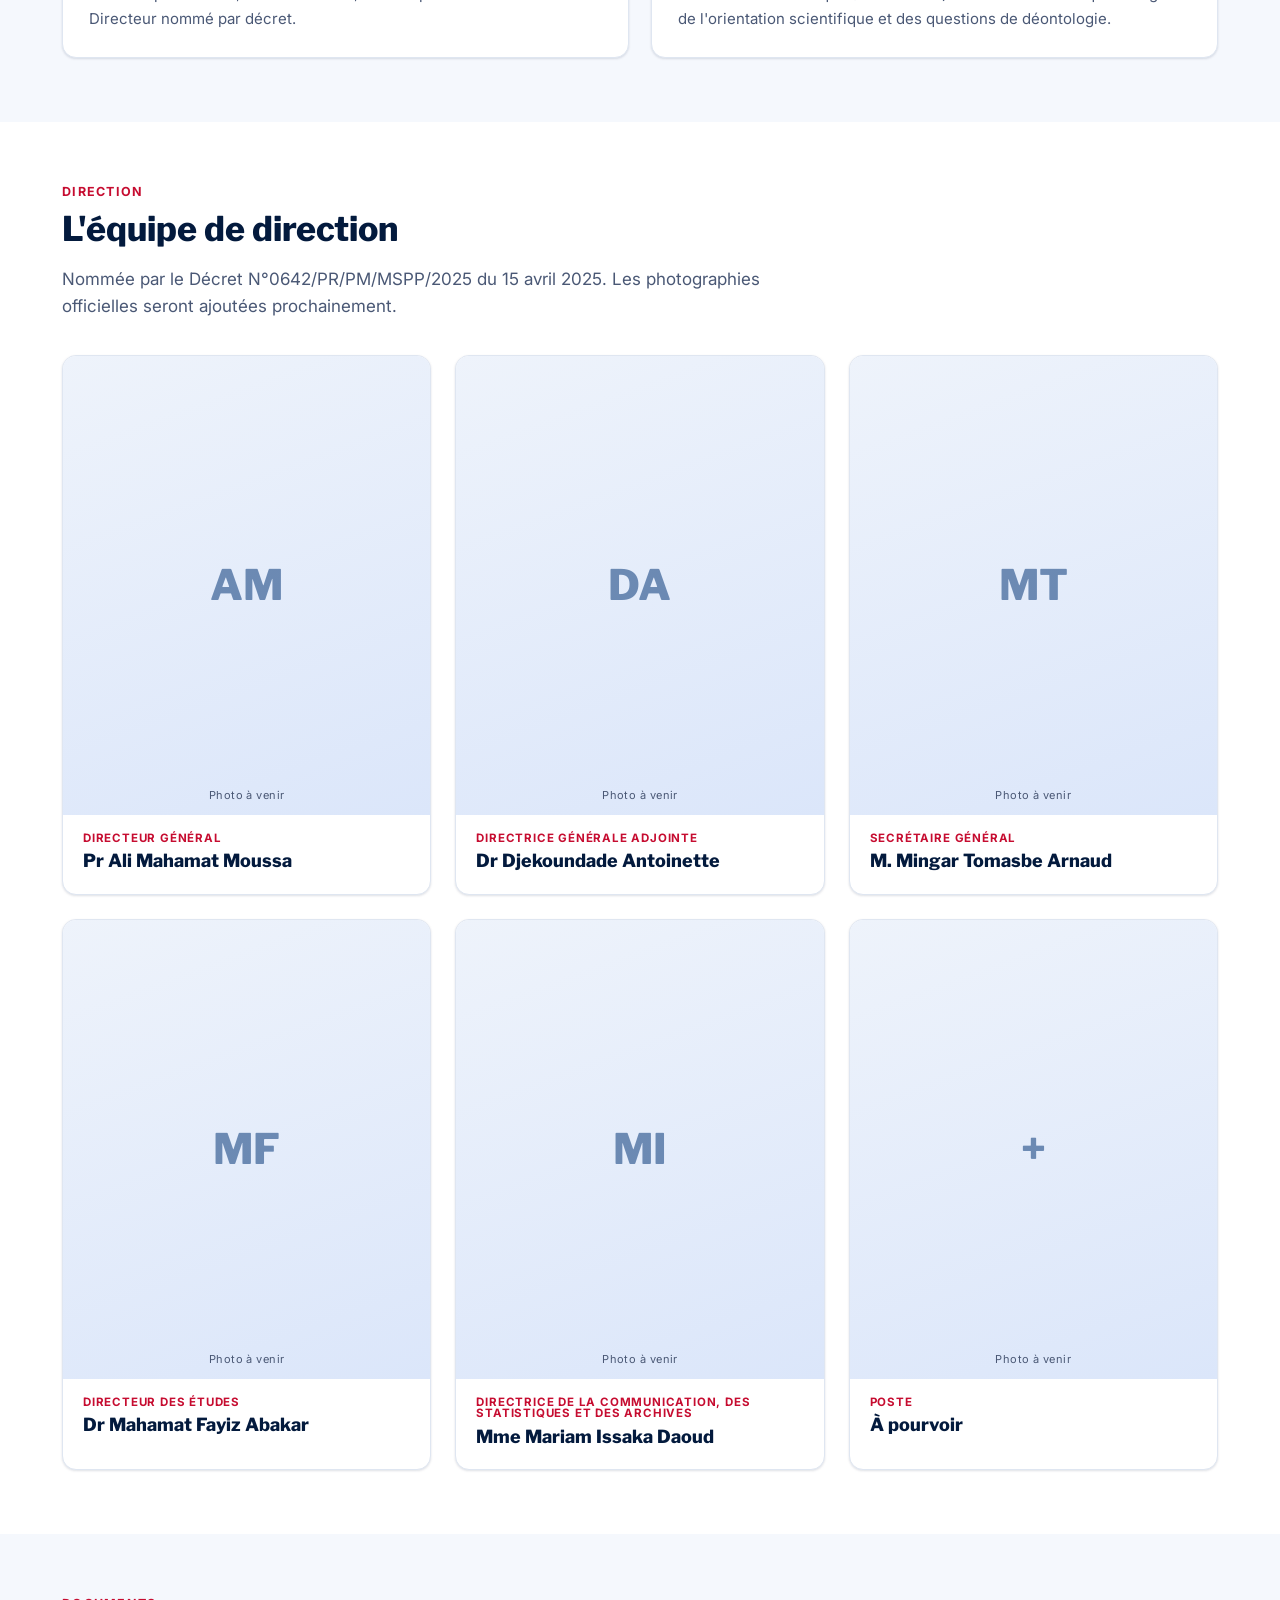
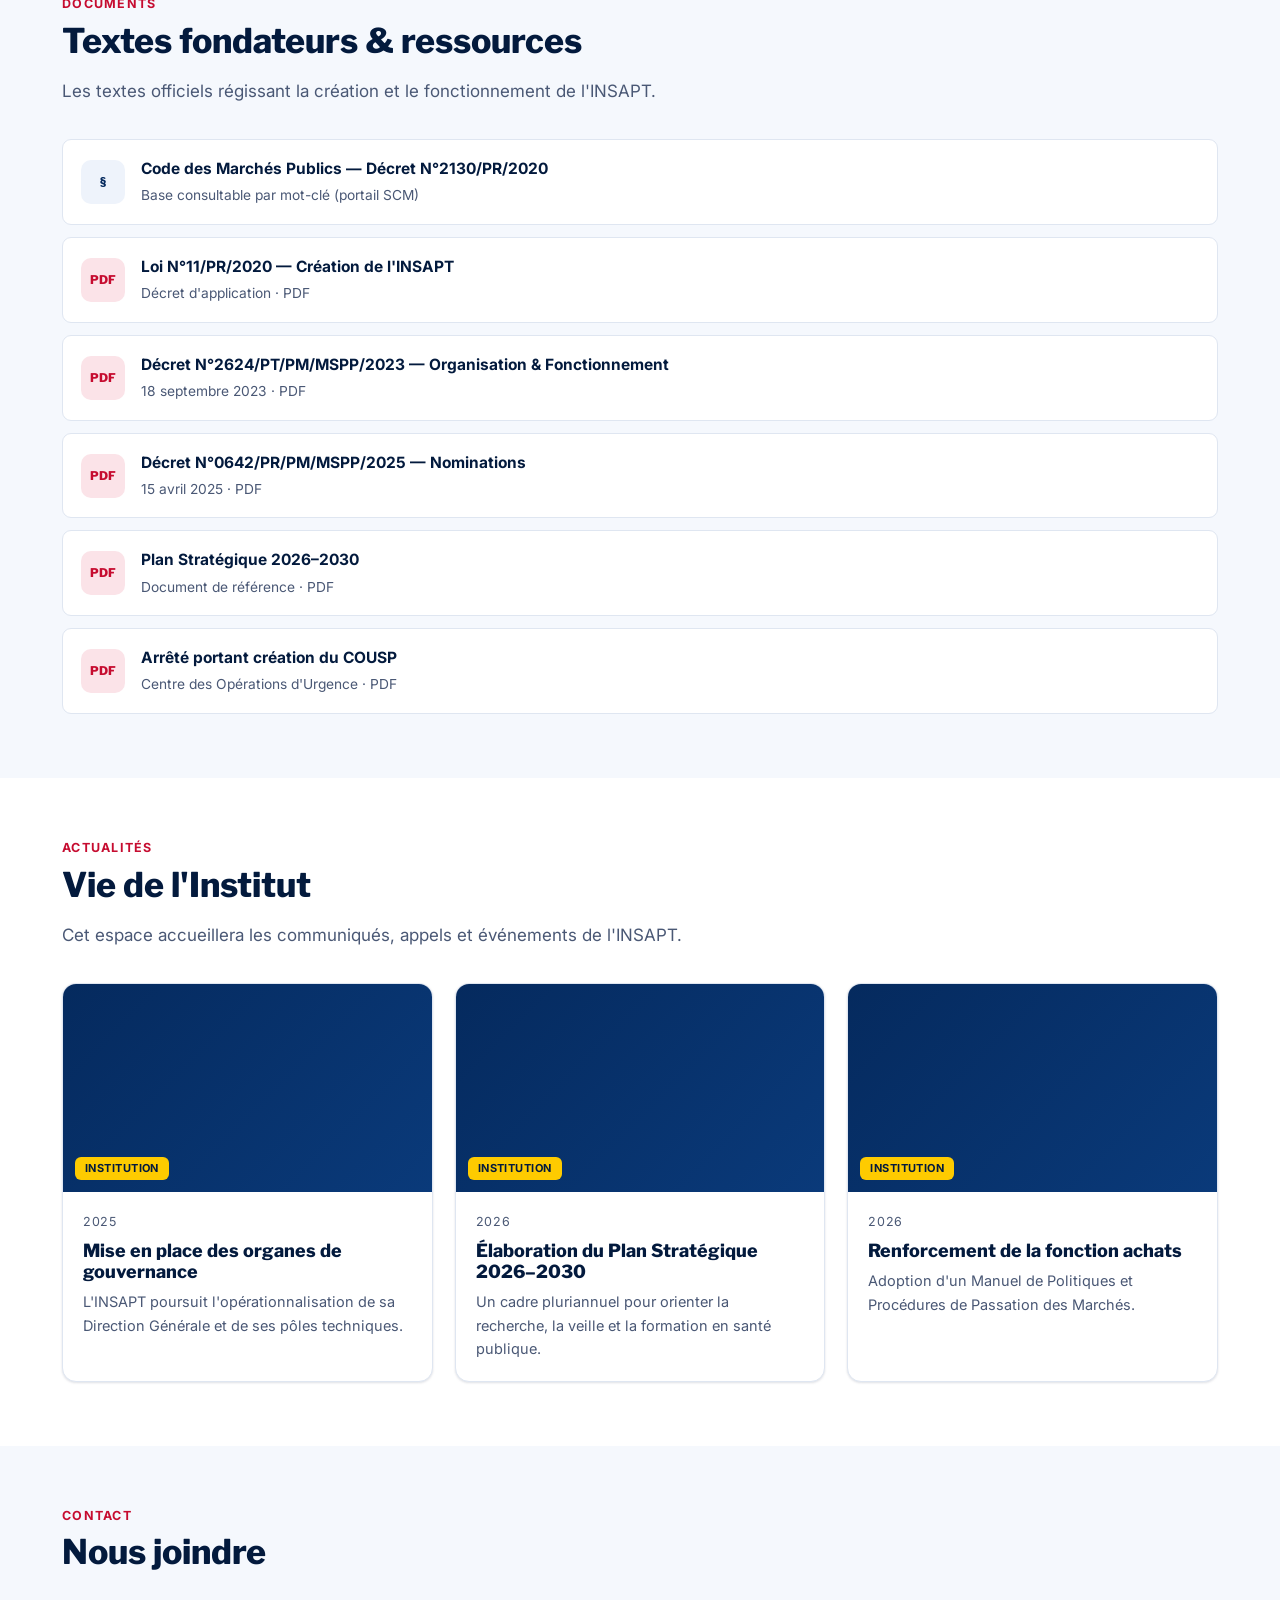
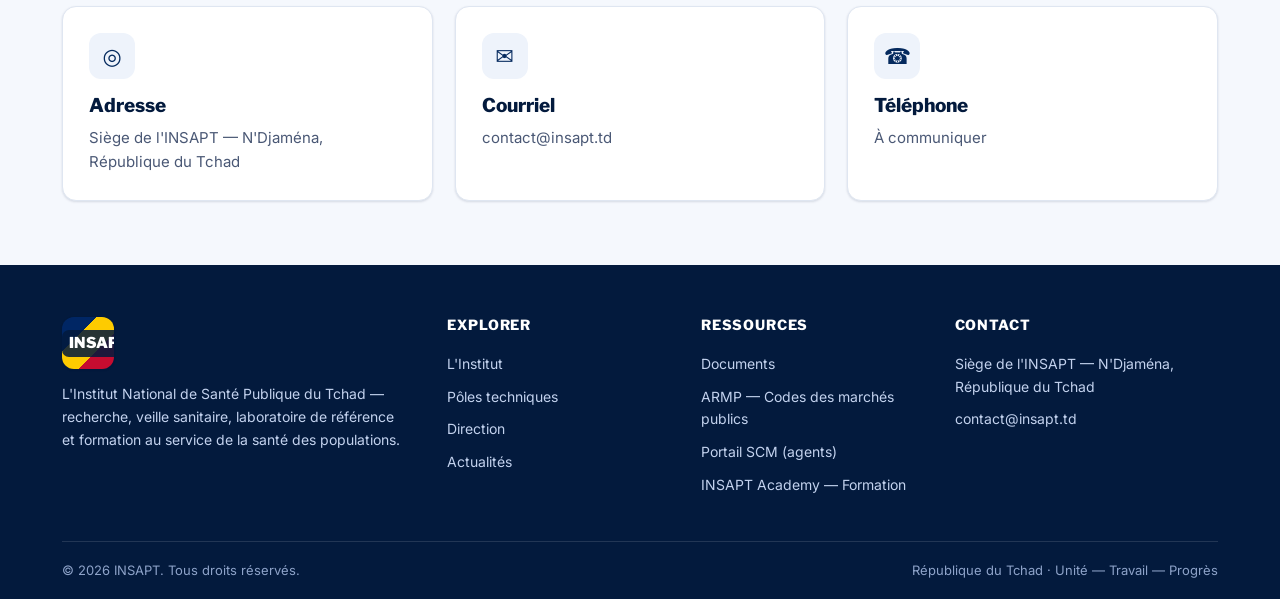
==== commit ed76cee5: "Add files via upload" ====
--- a/index.html
+++ b/index.html
@@ -40,6 +40,7 @@
     </a>
     <div class="mast-spacer"></div>
     <div class="mast-cta">
+      <a class="btn btn-ghost" href="elearning/index.html" data-i18n="nav.academy">Academy</a>
       <a class="btn btn-gold" href="scm/index.html" data-i18n="nav.scm">Chaîne d'approvisionnement</a>
       <button class="burger" aria-label="Menu"><span></span><span></span><span></span></button>
     </div>
@@ -58,6 +59,7 @@
     <a href="#docs" data-i18n="nav.docs">Documents</a>
     <a href="#news" data-i18n="nav.news">Actualités</a>
     <a href="#contact" data-i18n="nav.contact">Contact</a>
+    <a href="elearning/index.html" data-i18n="nav.academy">Academy</a>
     <a href="scm/index.html" class="scm" data-i18n="nav.scm">Chaîne d'approvisionnement</a>
   </div>
 </nav>
@@ -252,6 +254,7 @@
         <a href="#docs" data-i18n="nav.docs">Documents</a>
         <a href="https://armp-tchad.com/" target="_blank" rel="noopener" data-i18n="foot.armp">ARMP — Codes des marchés publics</a>
         <a href="scm/index.html" data-i18n="foot.portal">Portail SCM (agents)</a>
+        <a href="elearning/index.html" data-i18n="foot.academy">INSAPT Academy — Formation</a>
       </div>
       <div>
         <h4 data-i18n="foot.contact">Contact</h4>
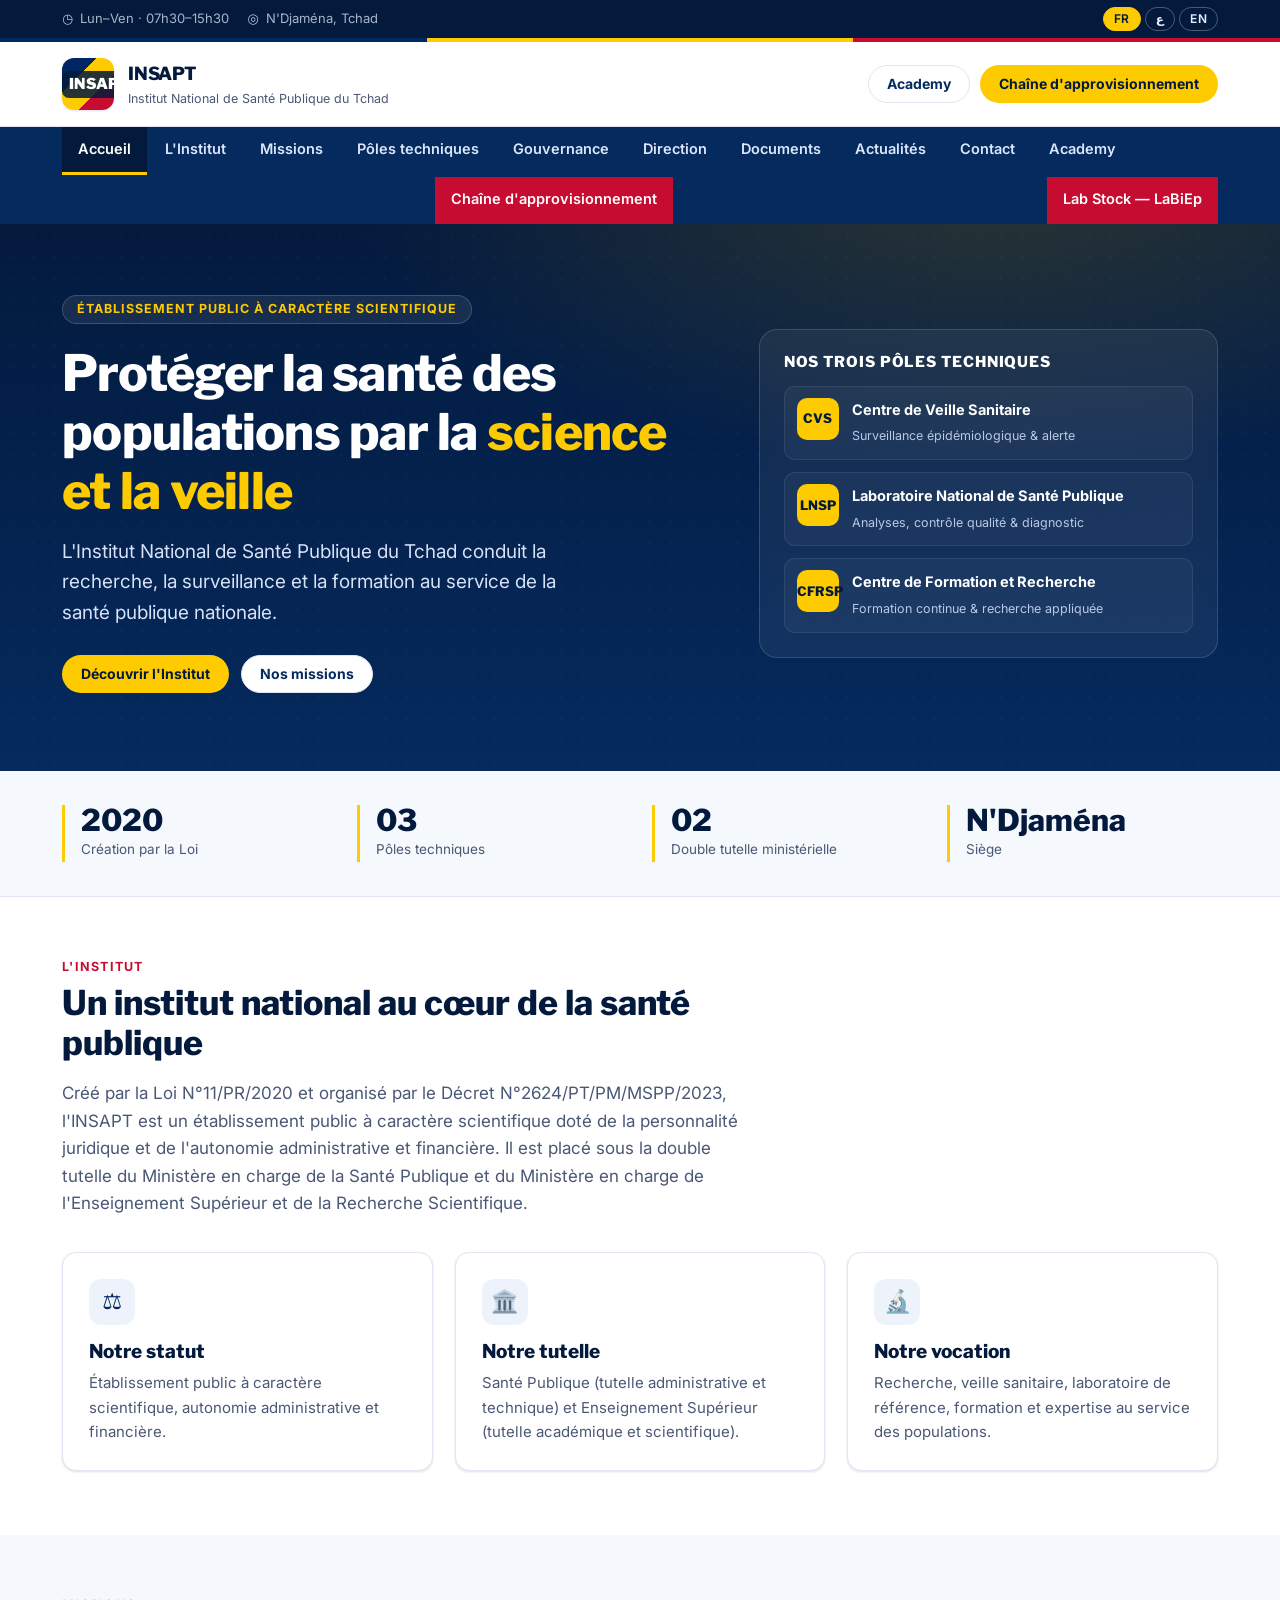
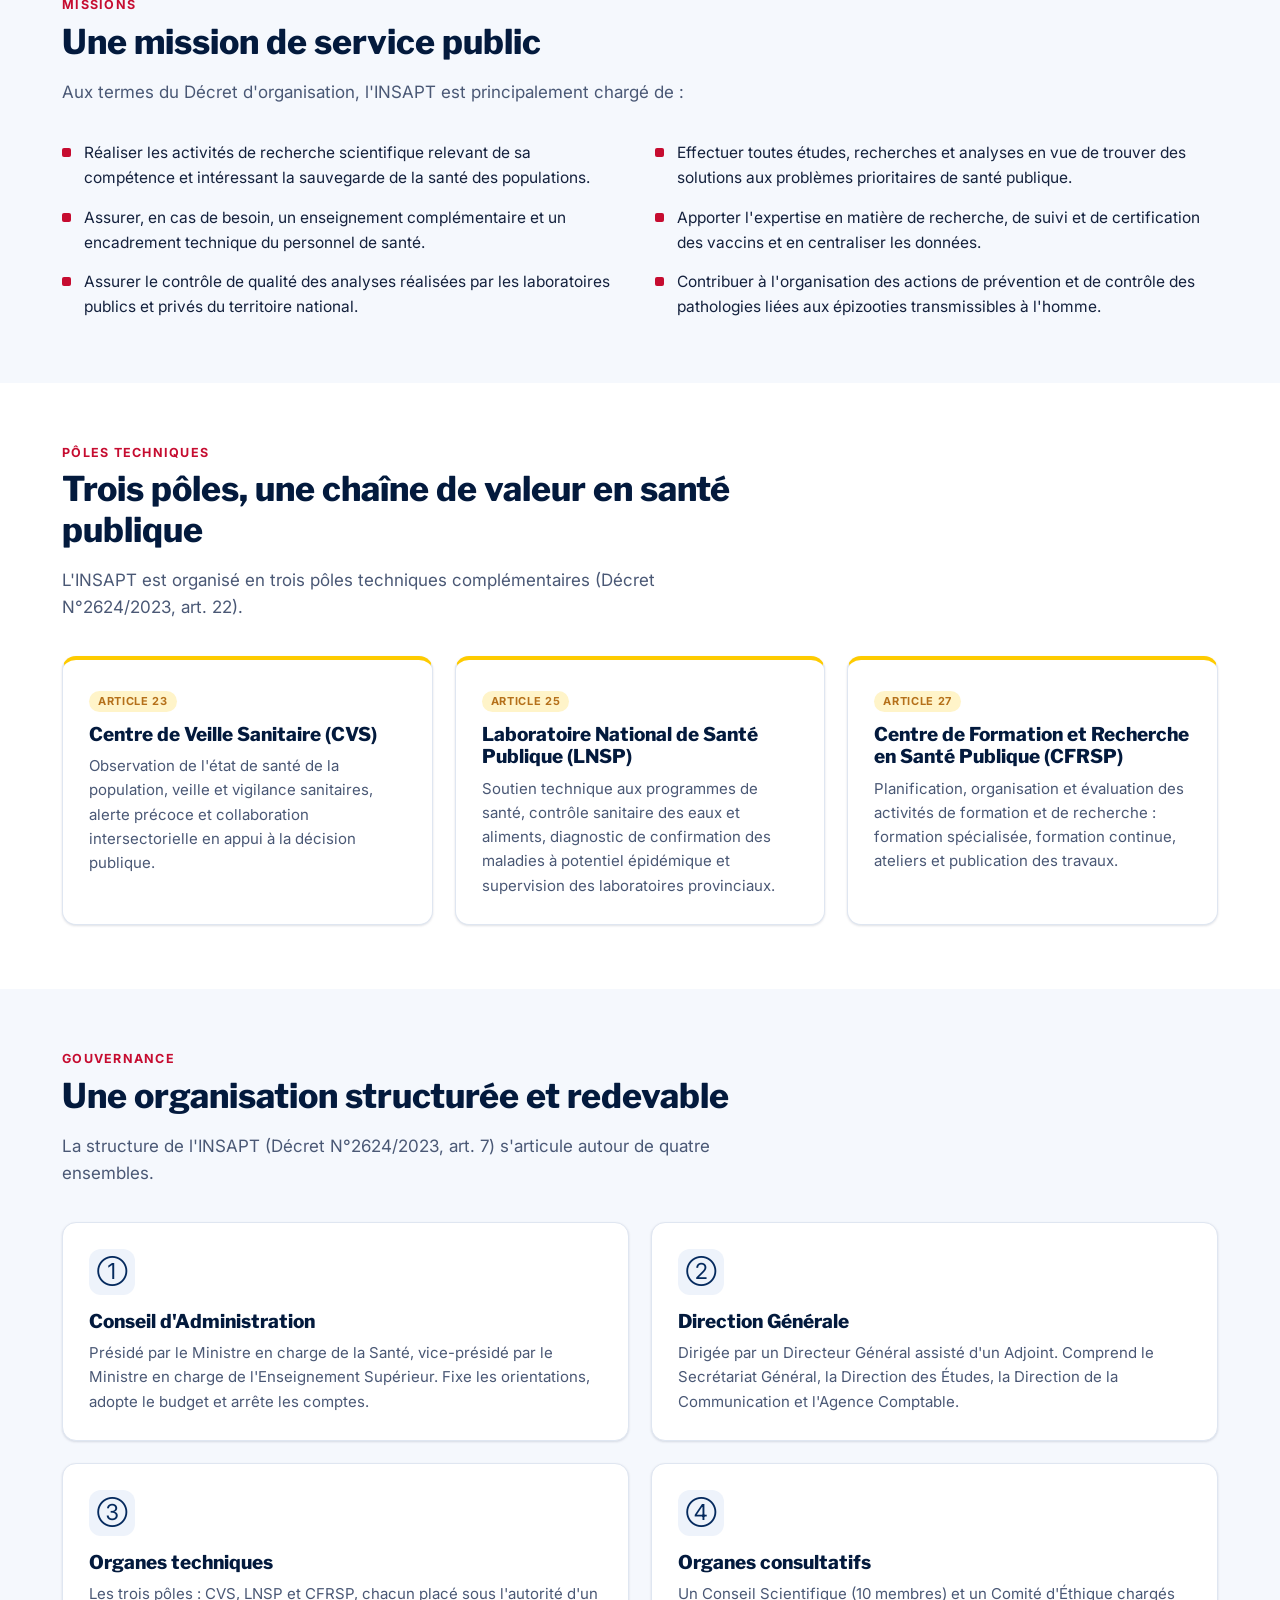
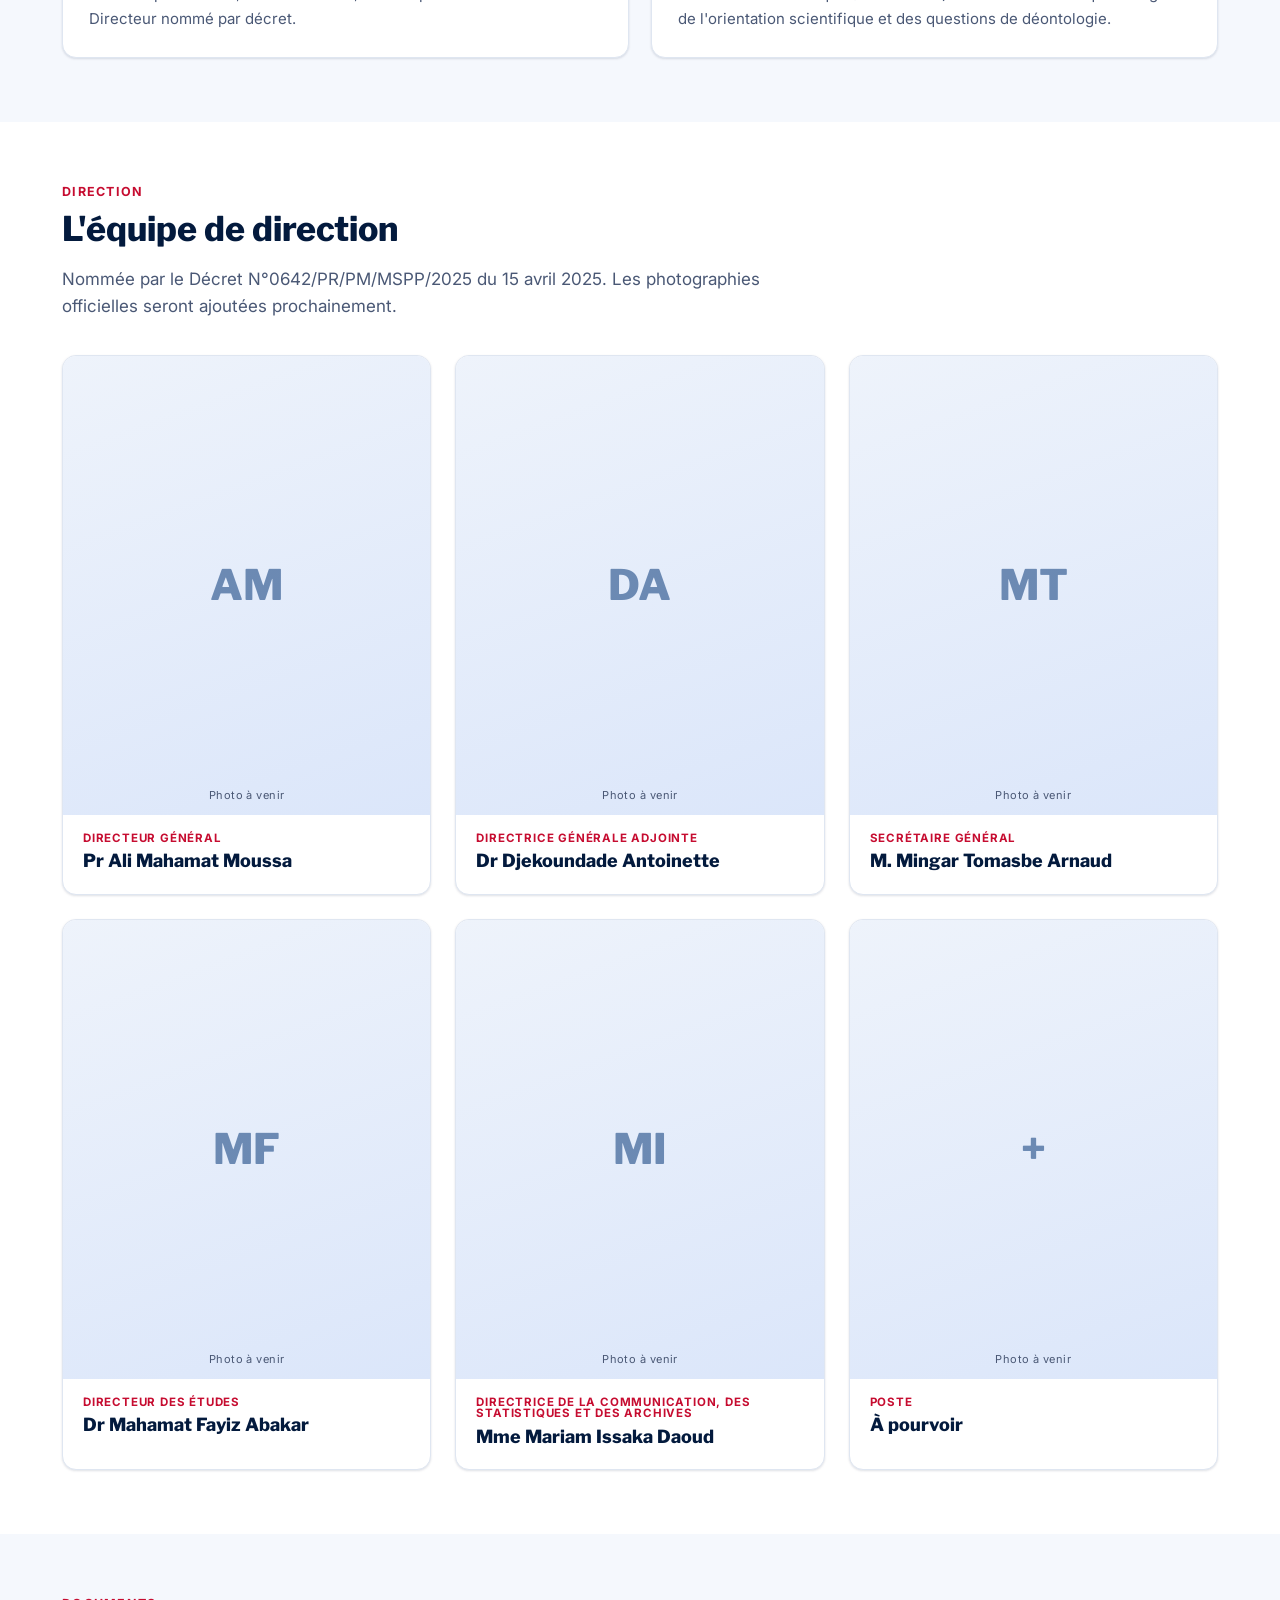
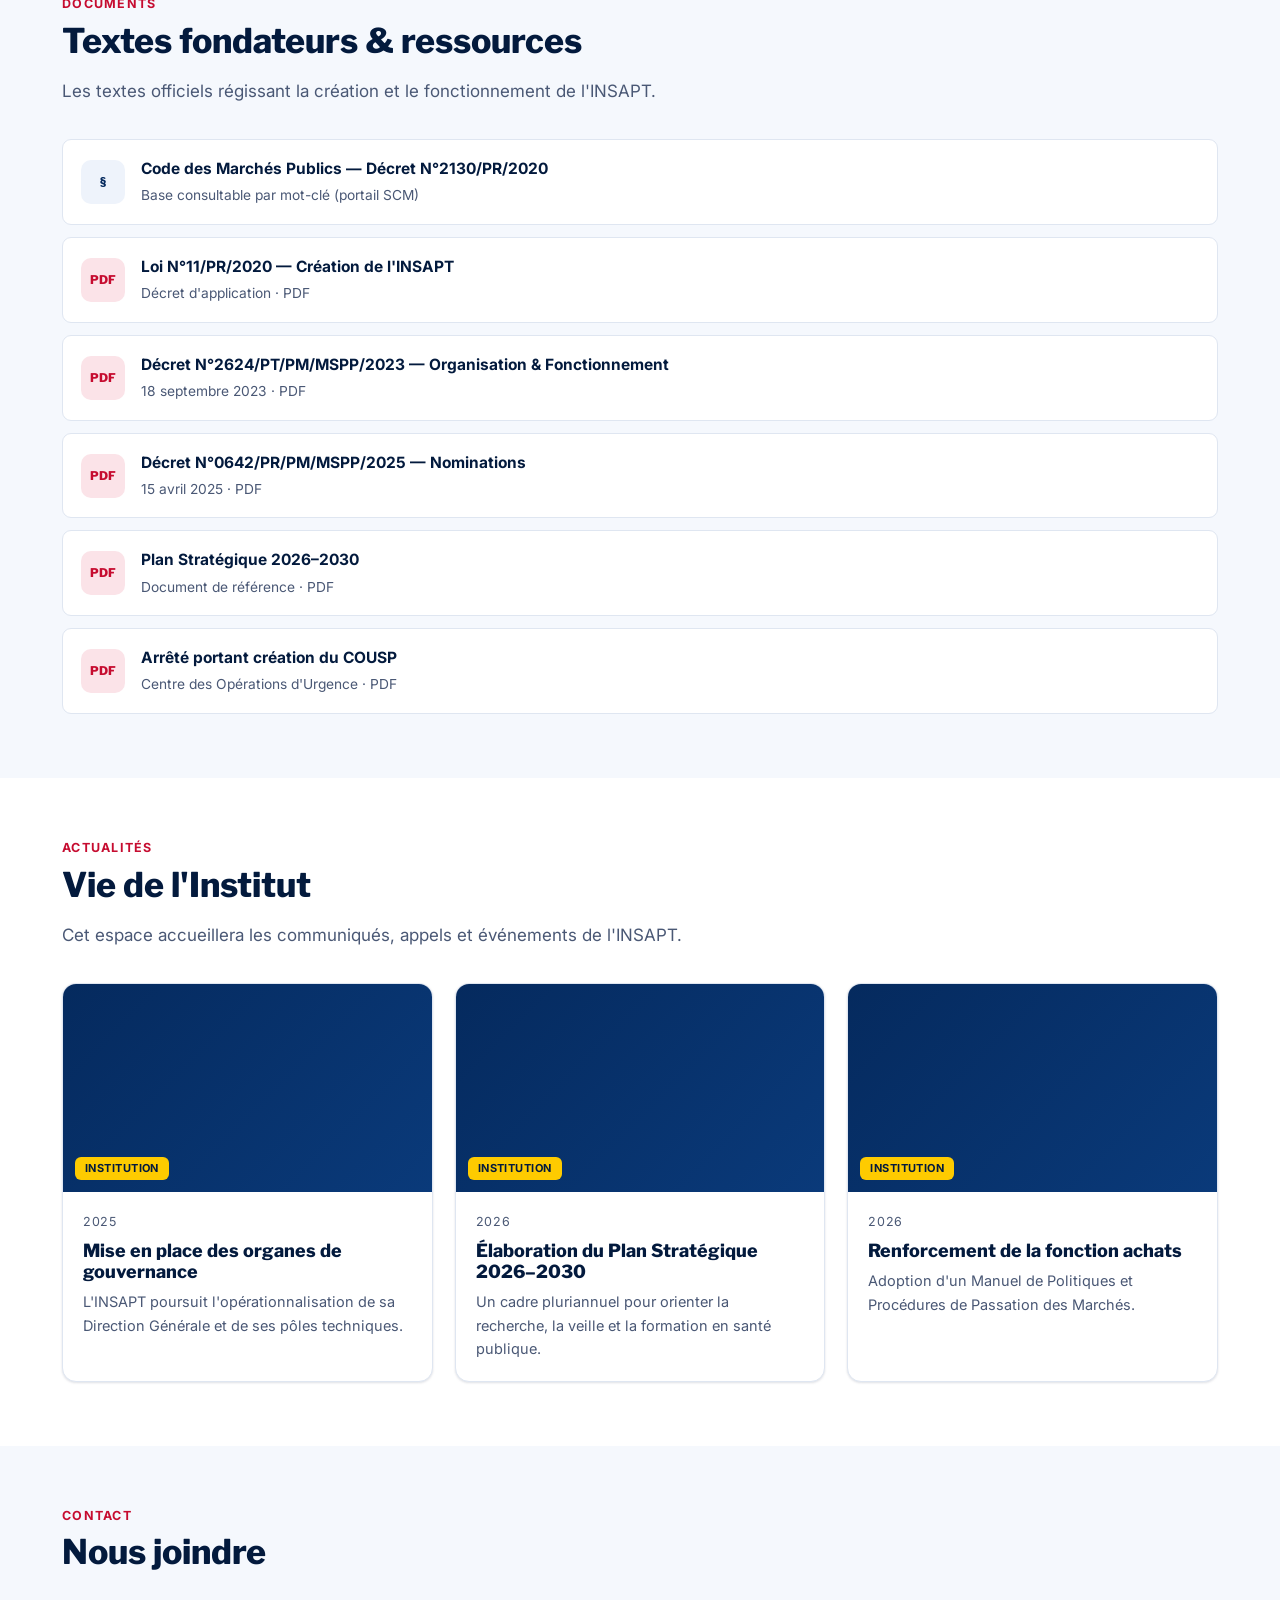
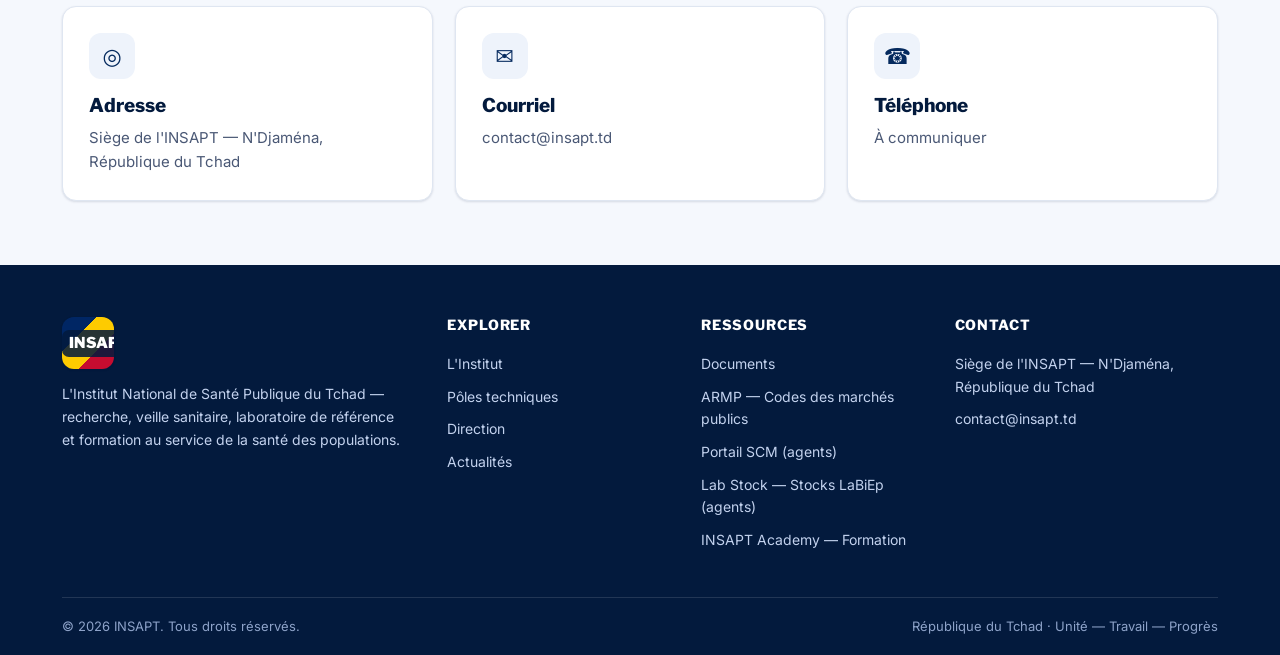
==== commit 4e391e8b: "Add files via upload" ====
--- a/index.html
+++ b/index.html
@@ -61,6 +61,7 @@
     <a href="#contact" data-i18n="nav.contact">Contact</a>
     <a href="elearning/index.html" data-i18n="nav.academy">Academy</a>
     <a href="scm/index.html" class="scm" data-i18n="nav.scm">Chaîne d'approvisionnement</a>
+    <a href="labstock/index.html" class="scm" data-i18n="nav.labstock">Lab Stock — LaBiEp</a>
   </div>
 </nav>
 
@@ -254,6 +255,7 @@
         <a href="#docs" data-i18n="nav.docs">Documents</a>
         <a href="https://armp-tchad.com/" target="_blank" rel="noopener" data-i18n="foot.armp">ARMP — Codes des marchés publics</a>
         <a href="scm/index.html" data-i18n="foot.portal">Portail SCM (agents)</a>
+        <a href="labstock/index.html" data-i18n="foot.labstock">Lab Stock — Stocks LaBiEp (agents)</a>
         <a href="elearning/index.html" data-i18n="foot.academy">INSAPT Academy — Formation</a>
       </div>
       <div>
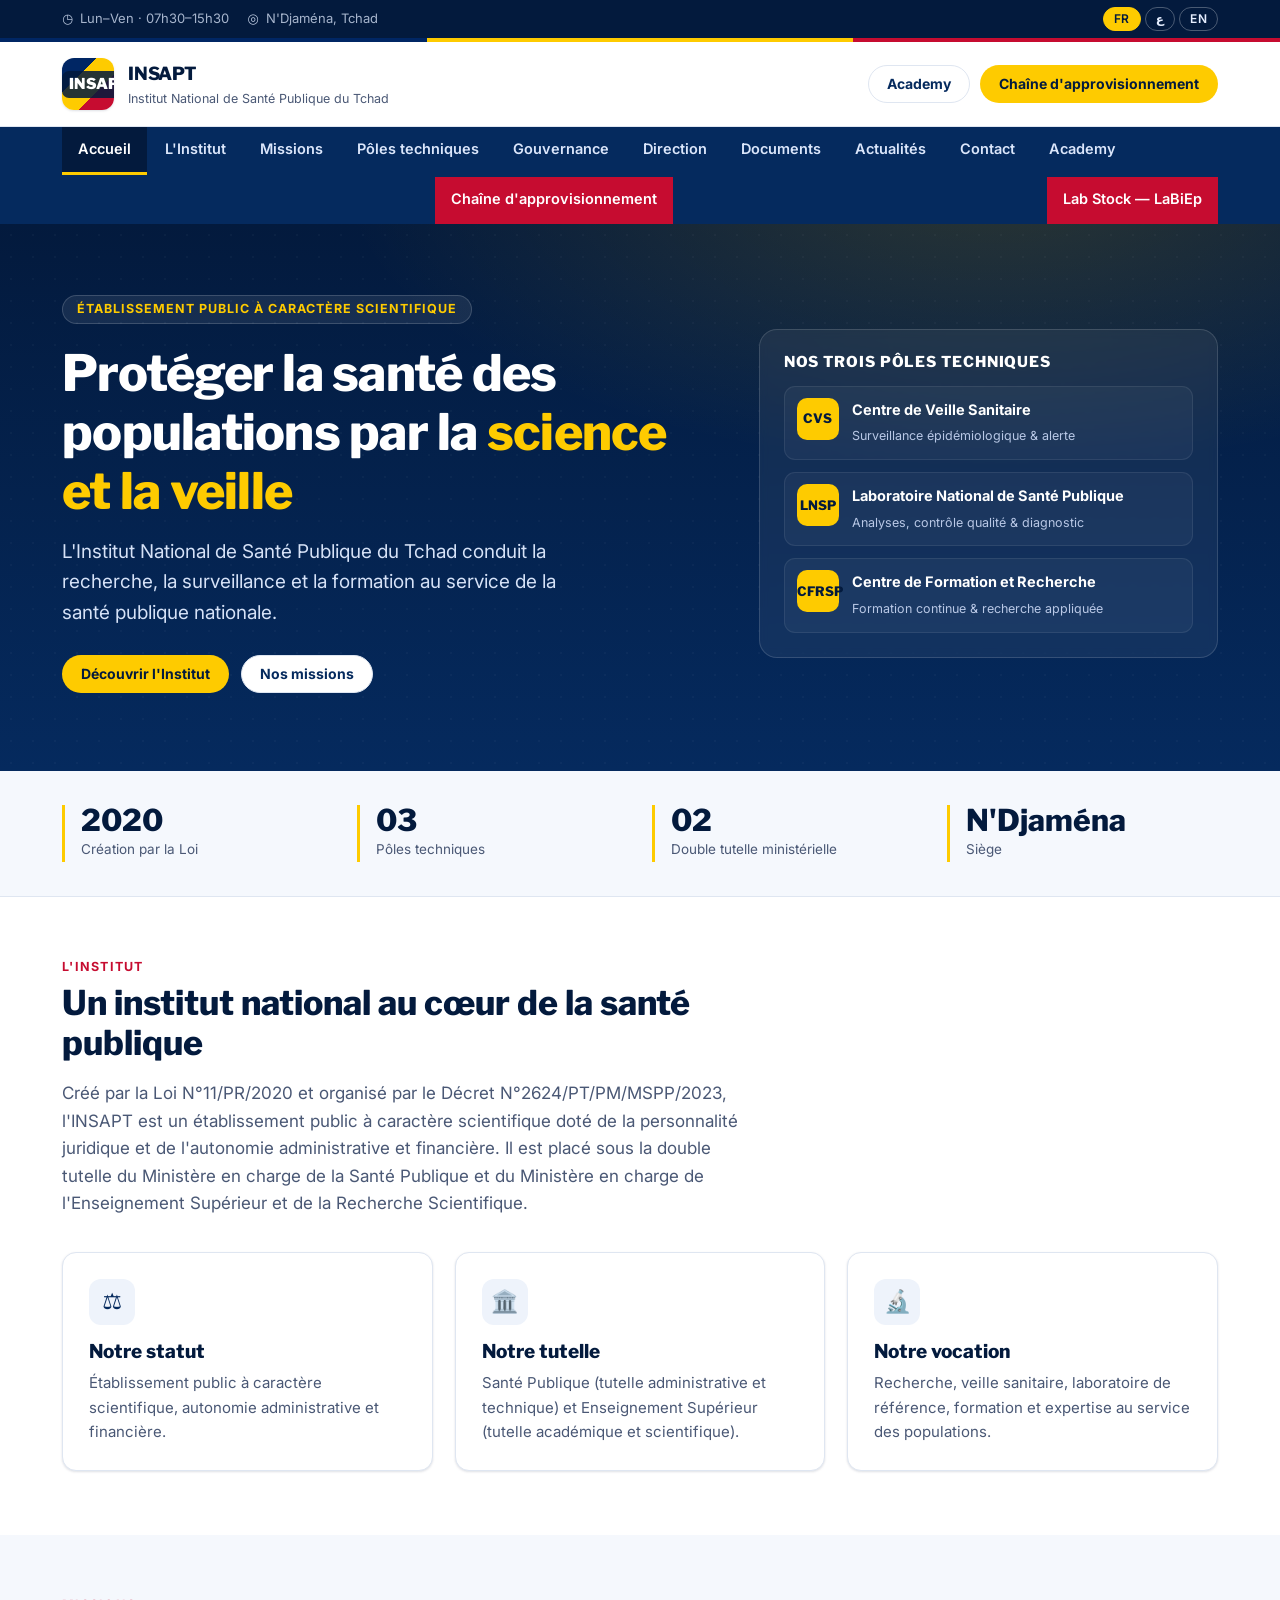
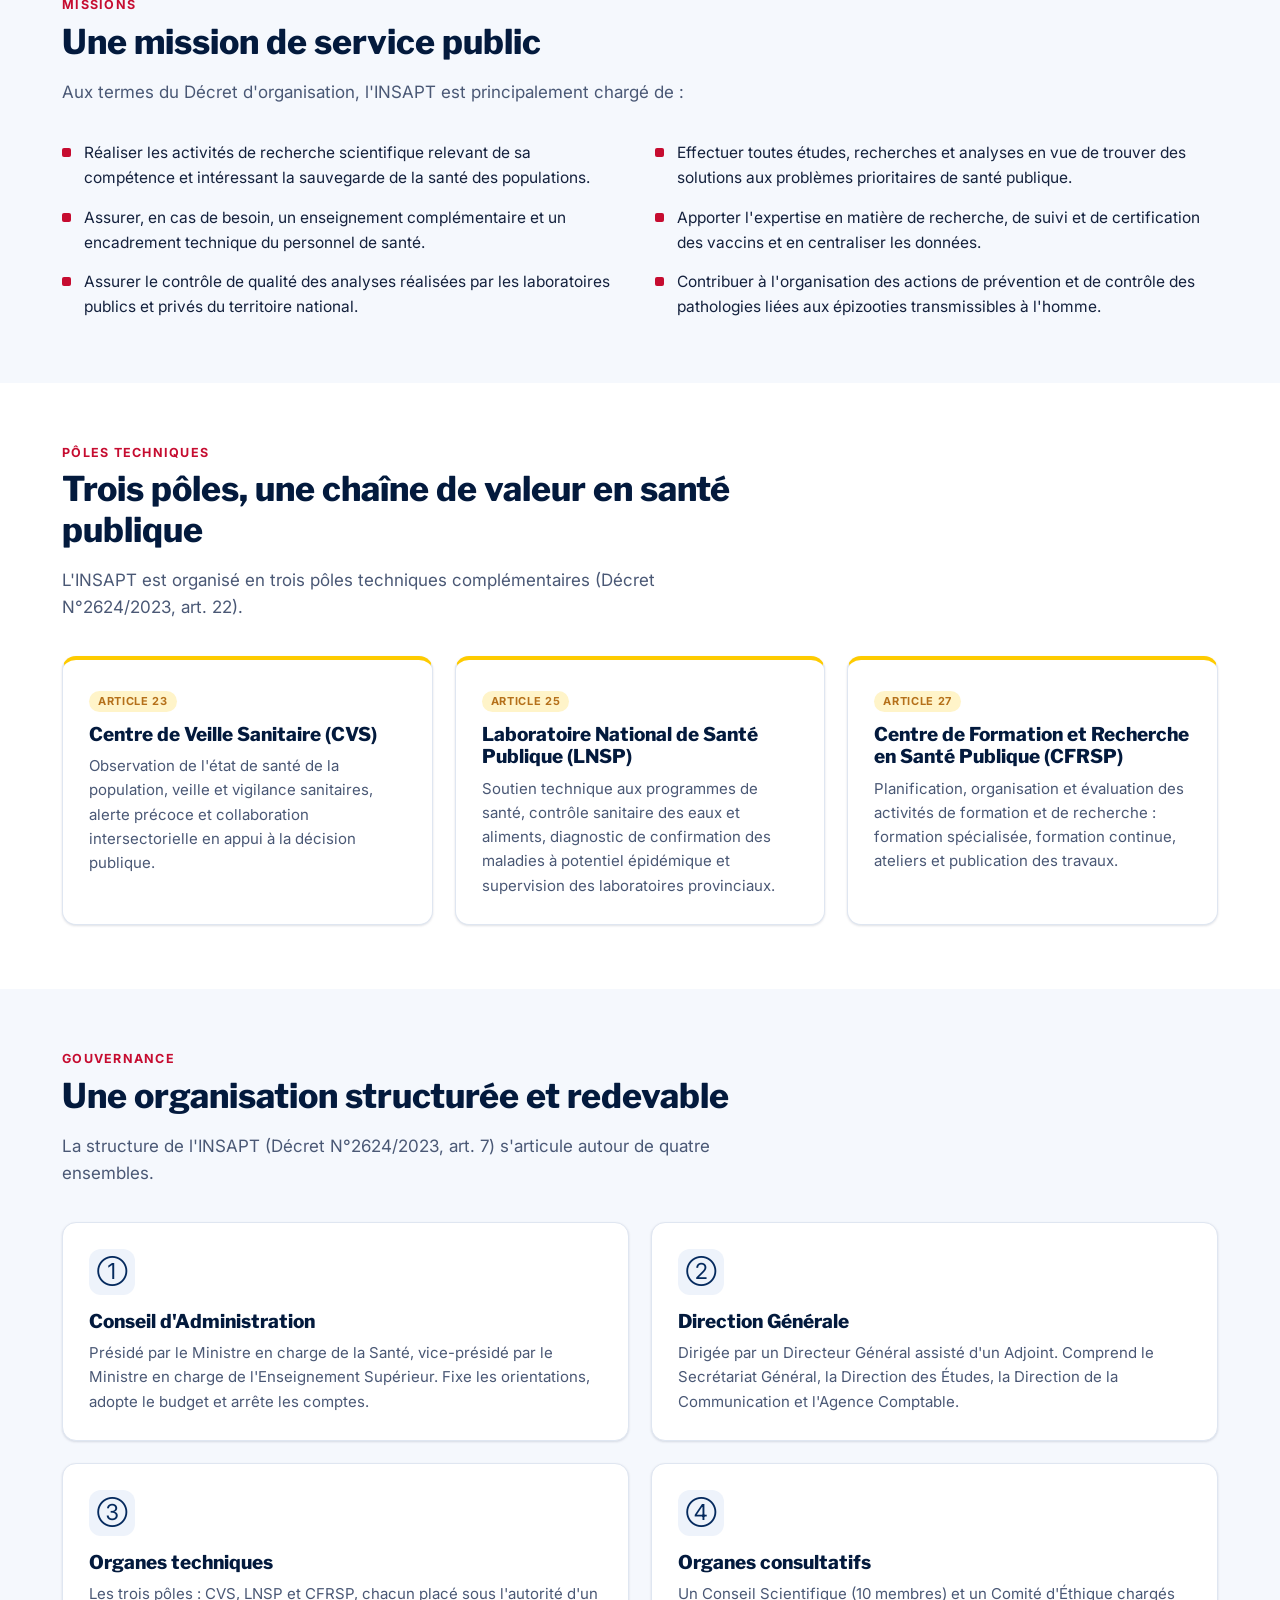
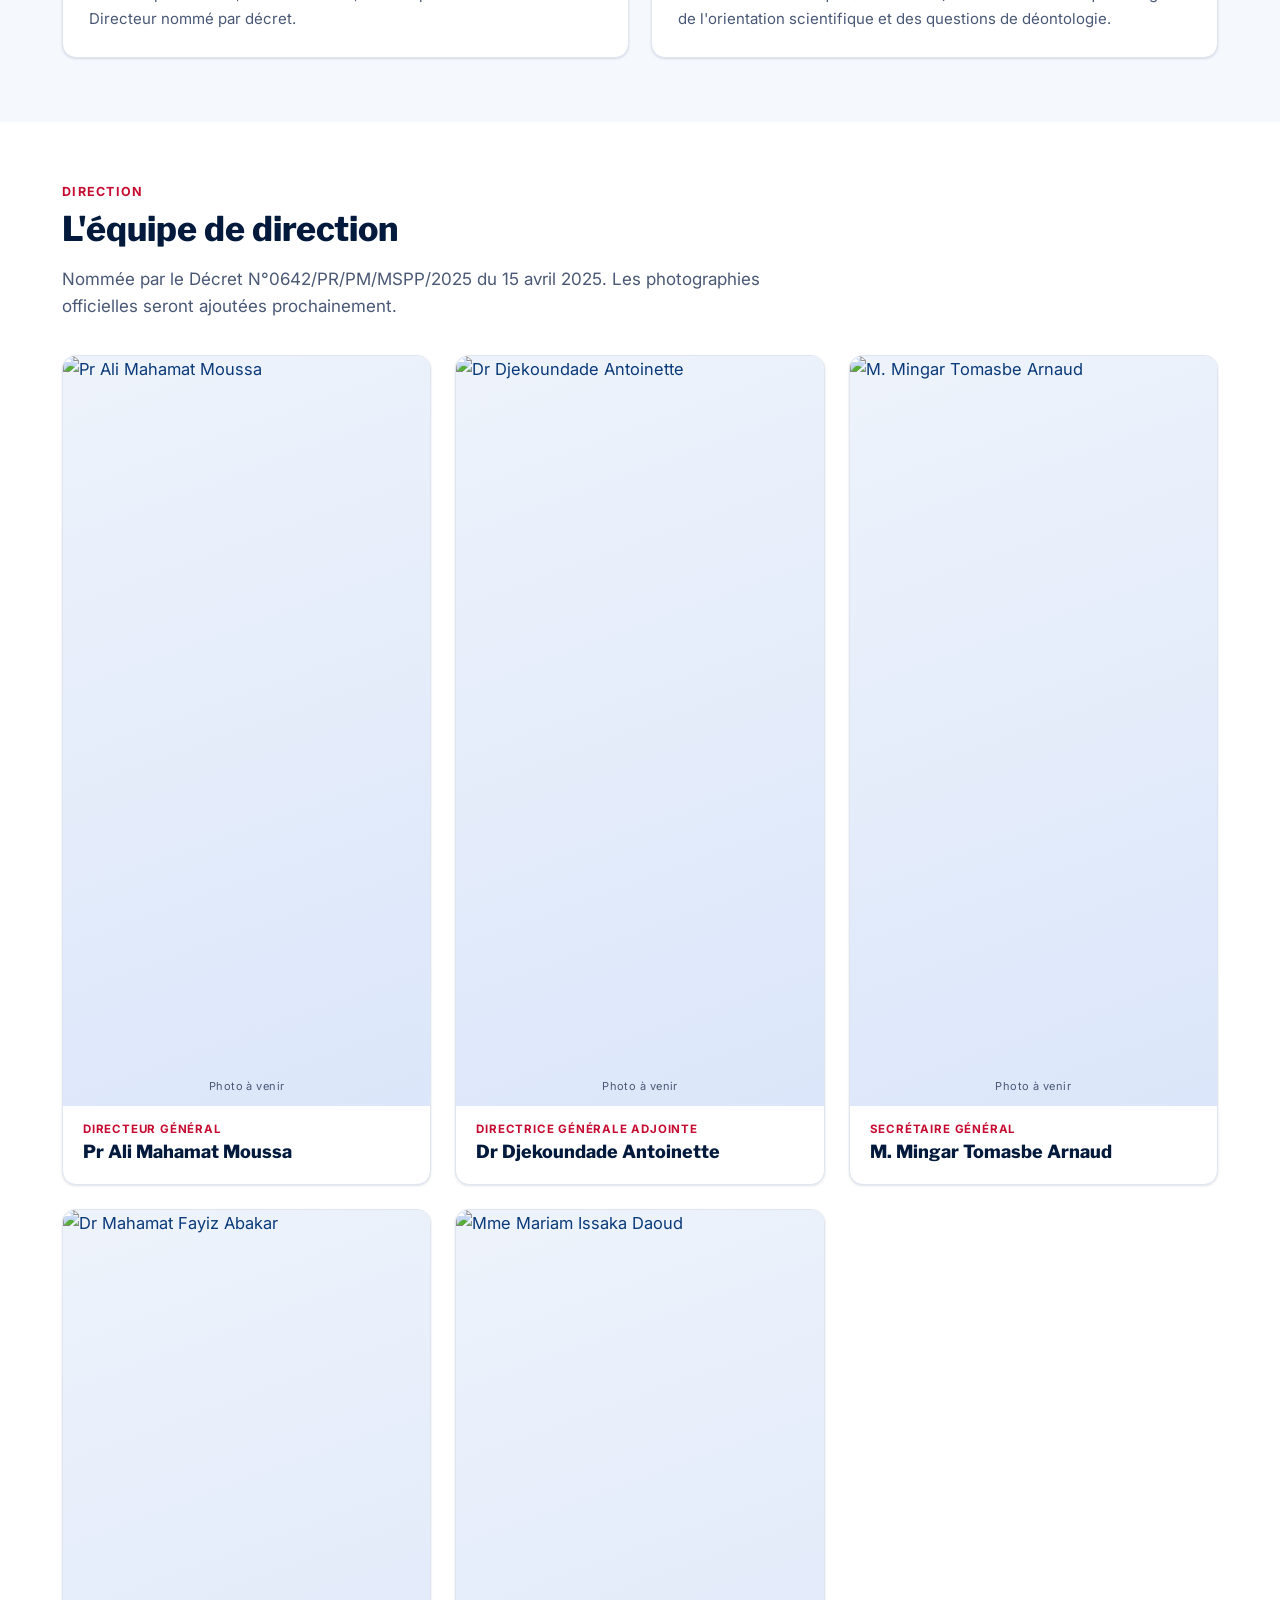
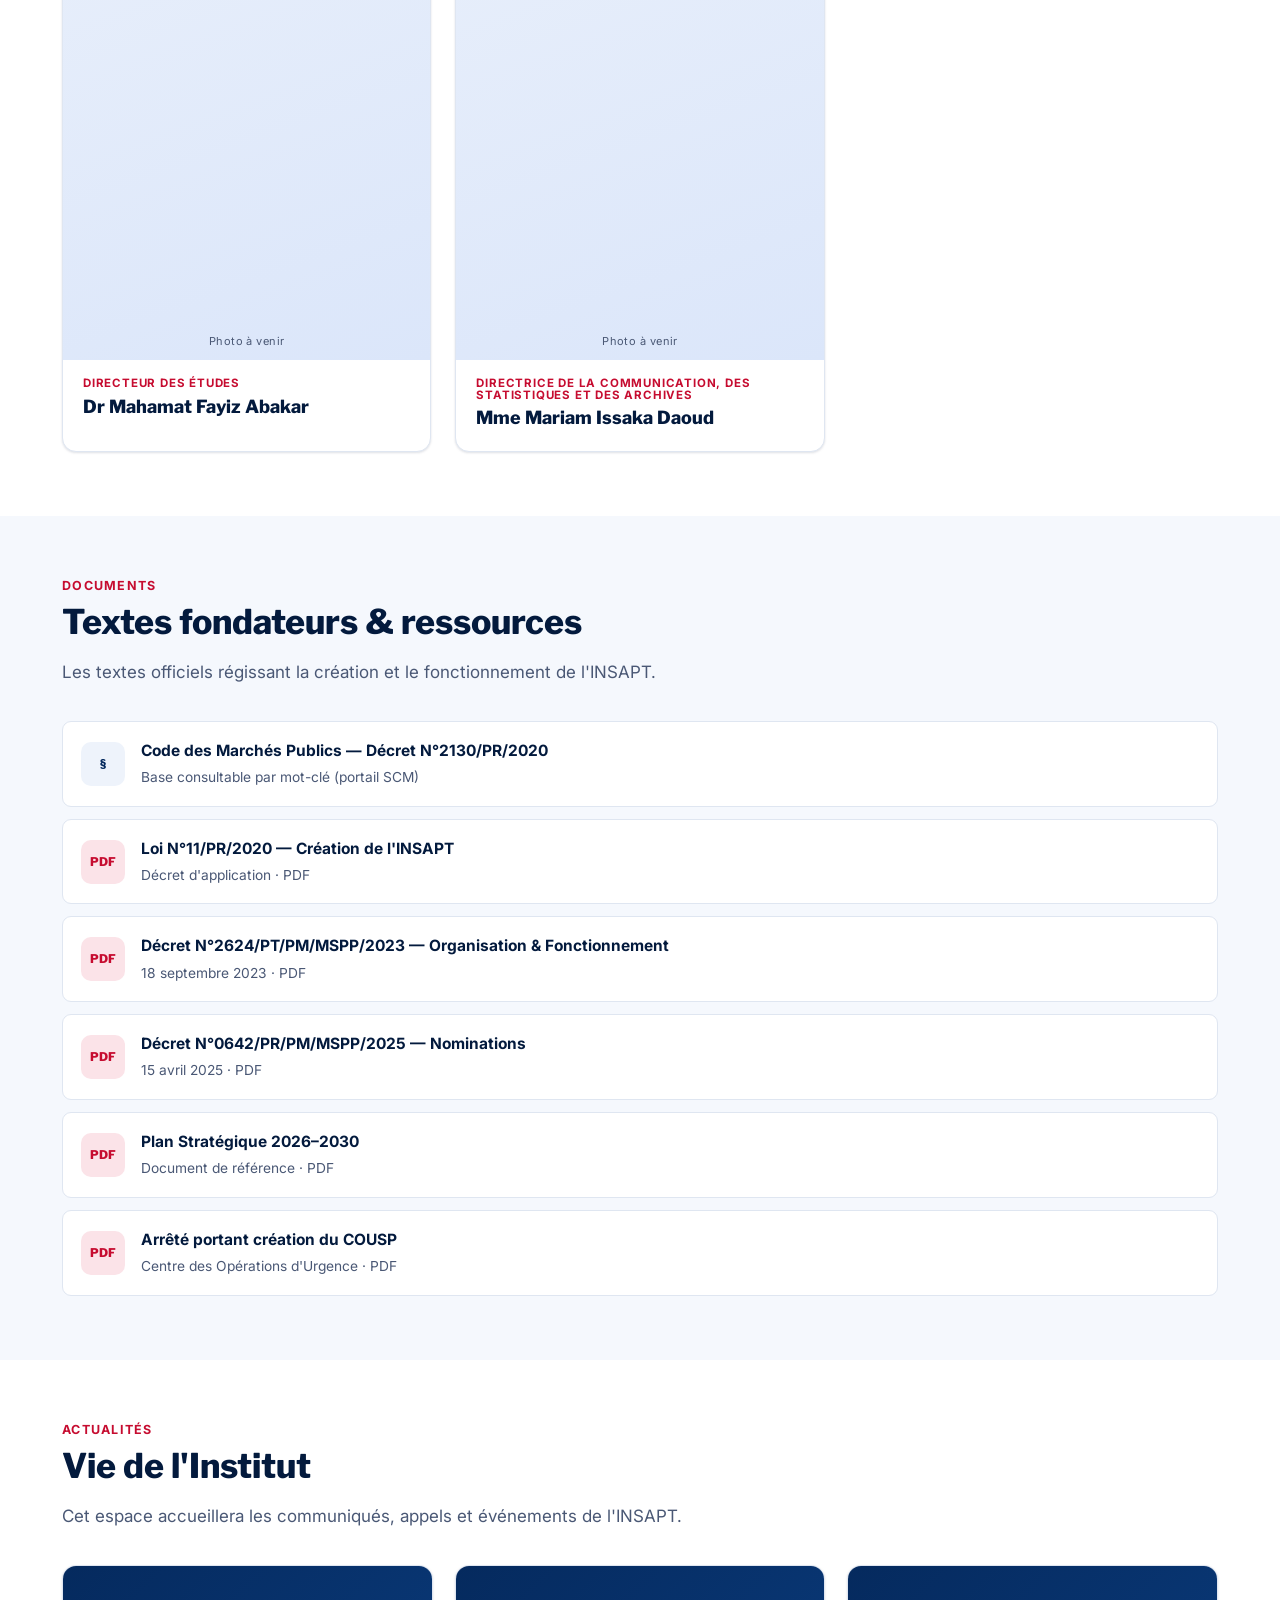
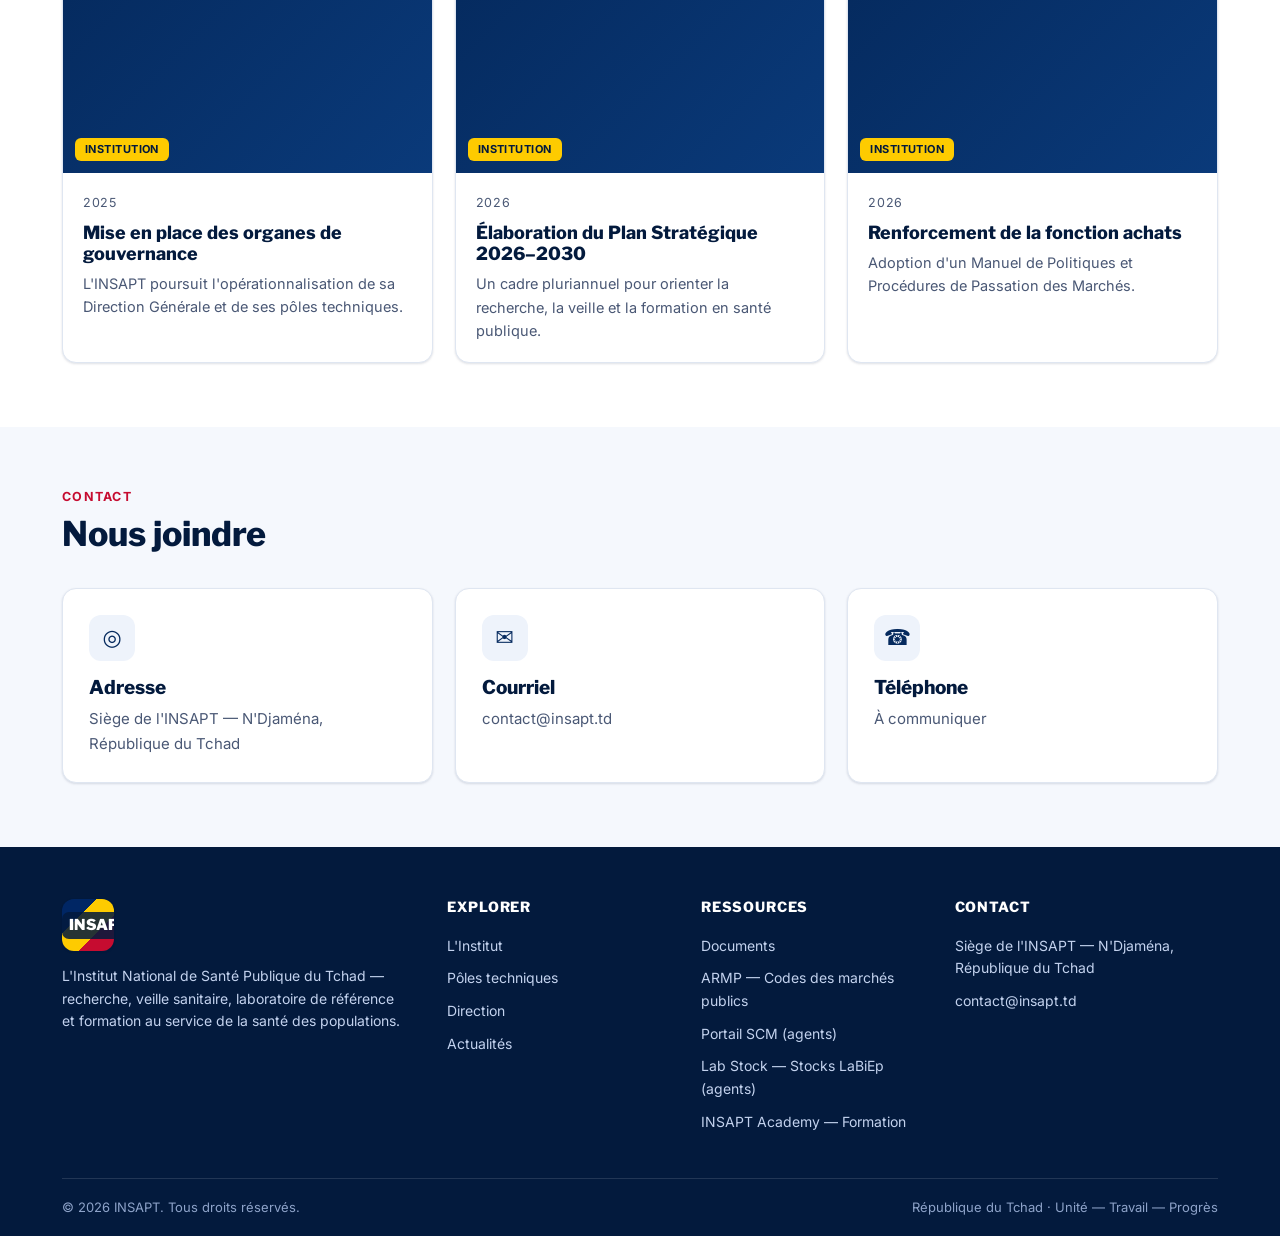
==== commit f803bded: "Add files via upload" ====
--- a/index.html
+++ b/index.html
@@ -172,15 +172,14 @@
     <div class="sec-head">
       <span class="kicker" data-i18n="ppl.kicker">Direction</span>
       <h2 data-i18n="ppl.title">L'équipe de direction</h2>
-      <p data-i18n="ppl.p">Nommée par le Décret N°0642/PR/PM/MSPP/2025 du 15 avril 2025. Les photographies officielles seront ajoutées prochainement.</p>
+      <p data-i18n="ppl.p">Nommée par le Décret N°0642/PR/PM/MSPP/2025 du 15 avril 2025.</p>
     </div>
     <div class="people">
-      <div class="person"><div class="photo"><span class="ini">AM</span></div><div class="body"><div class="role" data-i18n="ppl.dg">Directeur Général</div><h3 data-i18n="ppl.dgName">Pr Ali Mahamat Moussa</h3></div></div>
-      <div class="person"><div class="photo"><span class="ini">DA</span></div><div class="body"><div class="role" data-i18n="ppl.dga">Directrice Générale Adjointe</div><h3 data-i18n="ppl.dgaName">Dr Djekoundade Antoinette</h3></div></div>
-      <div class="person"><div class="photo"><span class="ini">MT</span></div><div class="body"><div class="role" data-i18n="ppl.sg">Secrétaire Général</div><h3 data-i18n="ppl.sgName">M. Mingar Tomasbe Arnaud</h3></div></div>
-      <div class="person"><div class="photo"><span class="ini">MF</span></div><div class="body"><div class="role" data-i18n="ppl.de">Directeur des Études</div><h3 data-i18n="ppl.deName">Dr Mahamat Fayiz Abakar</h3></div></div>
-      <div class="person"><div class="photo"><span class="ini">MI</span></div><div class="body"><div class="role" data-i18n="ppl.dc">Directrice de la Communication, des Statistiques et des Archives</div><h3 data-i18n="ppl.dcName">Mme Mariam Issaka Daoud</h3></div></div>
-      <div class="person"><div class="photo"><span class="ini">+</span></div><div class="body"><div class="role" data-i18n="ppl.vacant">Poste</div><h3 data-i18n="ppl.vacantName">À pourvoir</h3></div></div>
+      <div class="person"><div class="photo has-img"><img src="assets/people/ali-mahamat-moussa.jpg" alt="Pr Ali Mahamat Moussa" loading="lazy" width="600" height="750"></div><div class="body"><div class="role" data-i18n="ppl.dg">Directeur Général</div><h3 data-i18n="ppl.dgName">Pr Ali Mahamat Moussa</h3></div></div>
+      <div class="person"><div class="photo has-img"><img src="assets/people/djekoundade-antoinette.jpg" alt="Dr Djekoundade Antoinette" loading="lazy" width="600" height="750"></div><div class="body"><div class="role" data-i18n="ppl.dga">Directrice Générale Adjointe</div><h3 data-i18n="ppl.dgaName">Dr Djekoundade Antoinette</h3></div></div>
+      <div class="person"><div class="photo has-img"><img src="assets/people/mingar-tomasbe-arnaud.jpg" alt="M. Mingar Tomasbe Arnaud" loading="lazy" width="600" height="750"></div><div class="body"><div class="role" data-i18n="ppl.sg">Secrétaire Général</div><h3 data-i18n="ppl.sgName">M. Mingar Tomasbe Arnaud</h3></div></div>
+      <div class="person"><div class="photo has-img"><img src="assets/people/mahamat-fayiz-abakar.jpg" alt="Dr Mahamat Fayiz Abakar" loading="lazy" width="600" height="750"></div><div class="body"><div class="role" data-i18n="ppl.de">Directeur des Études</div><h3 data-i18n="ppl.deName">Dr Mahamat Fayiz Abakar</h3></div></div>
+      <div class="person"><div class="photo has-img"><img src="assets/people/mariam-issaka-daoud.jpg" alt="Mme Mariam Issaka Daoud" loading="lazy" width="600" height="750"></div><div class="body"><div class="role" data-i18n="ppl.dc">Directrice de la Communication, des Statistiques et des Archives</div><h3 data-i18n="ppl.dcName">Mme Mariam Issaka Daoud</h3></div></div>
     </div>
   </div>
 </section>
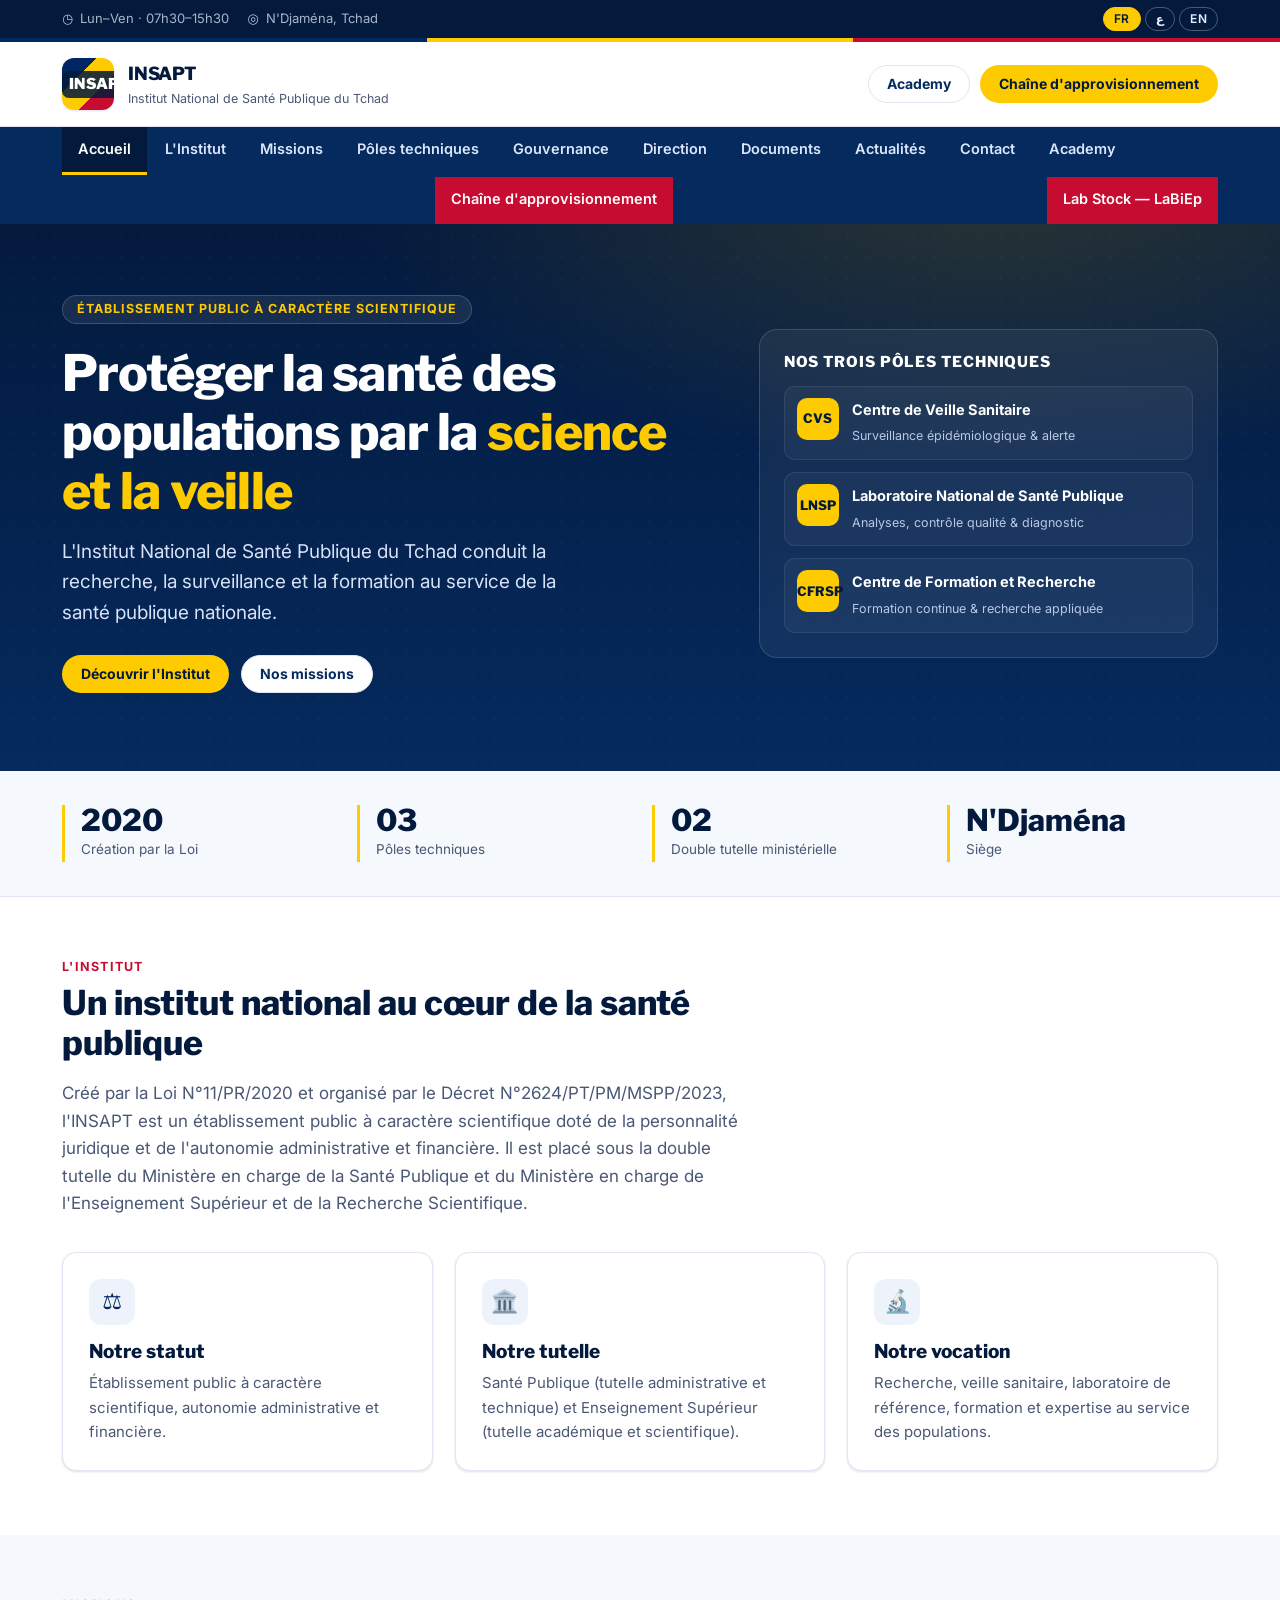
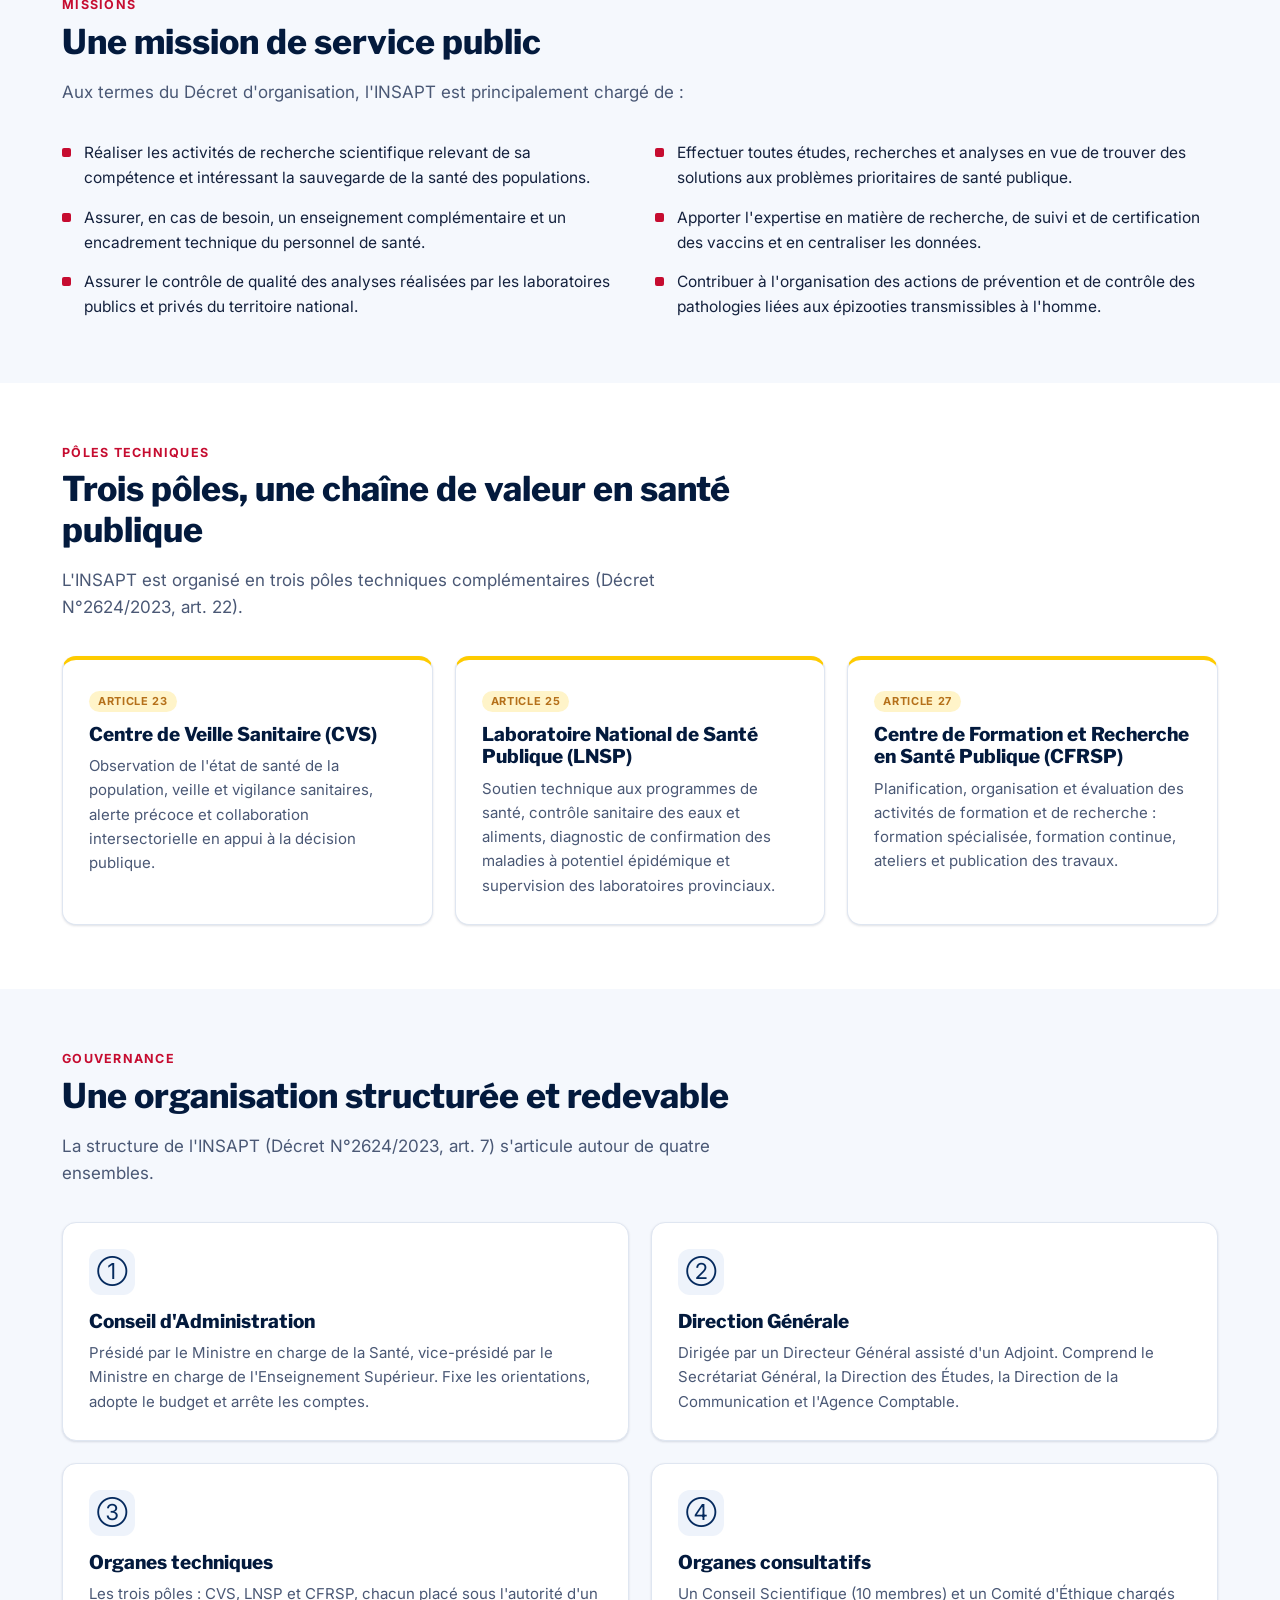
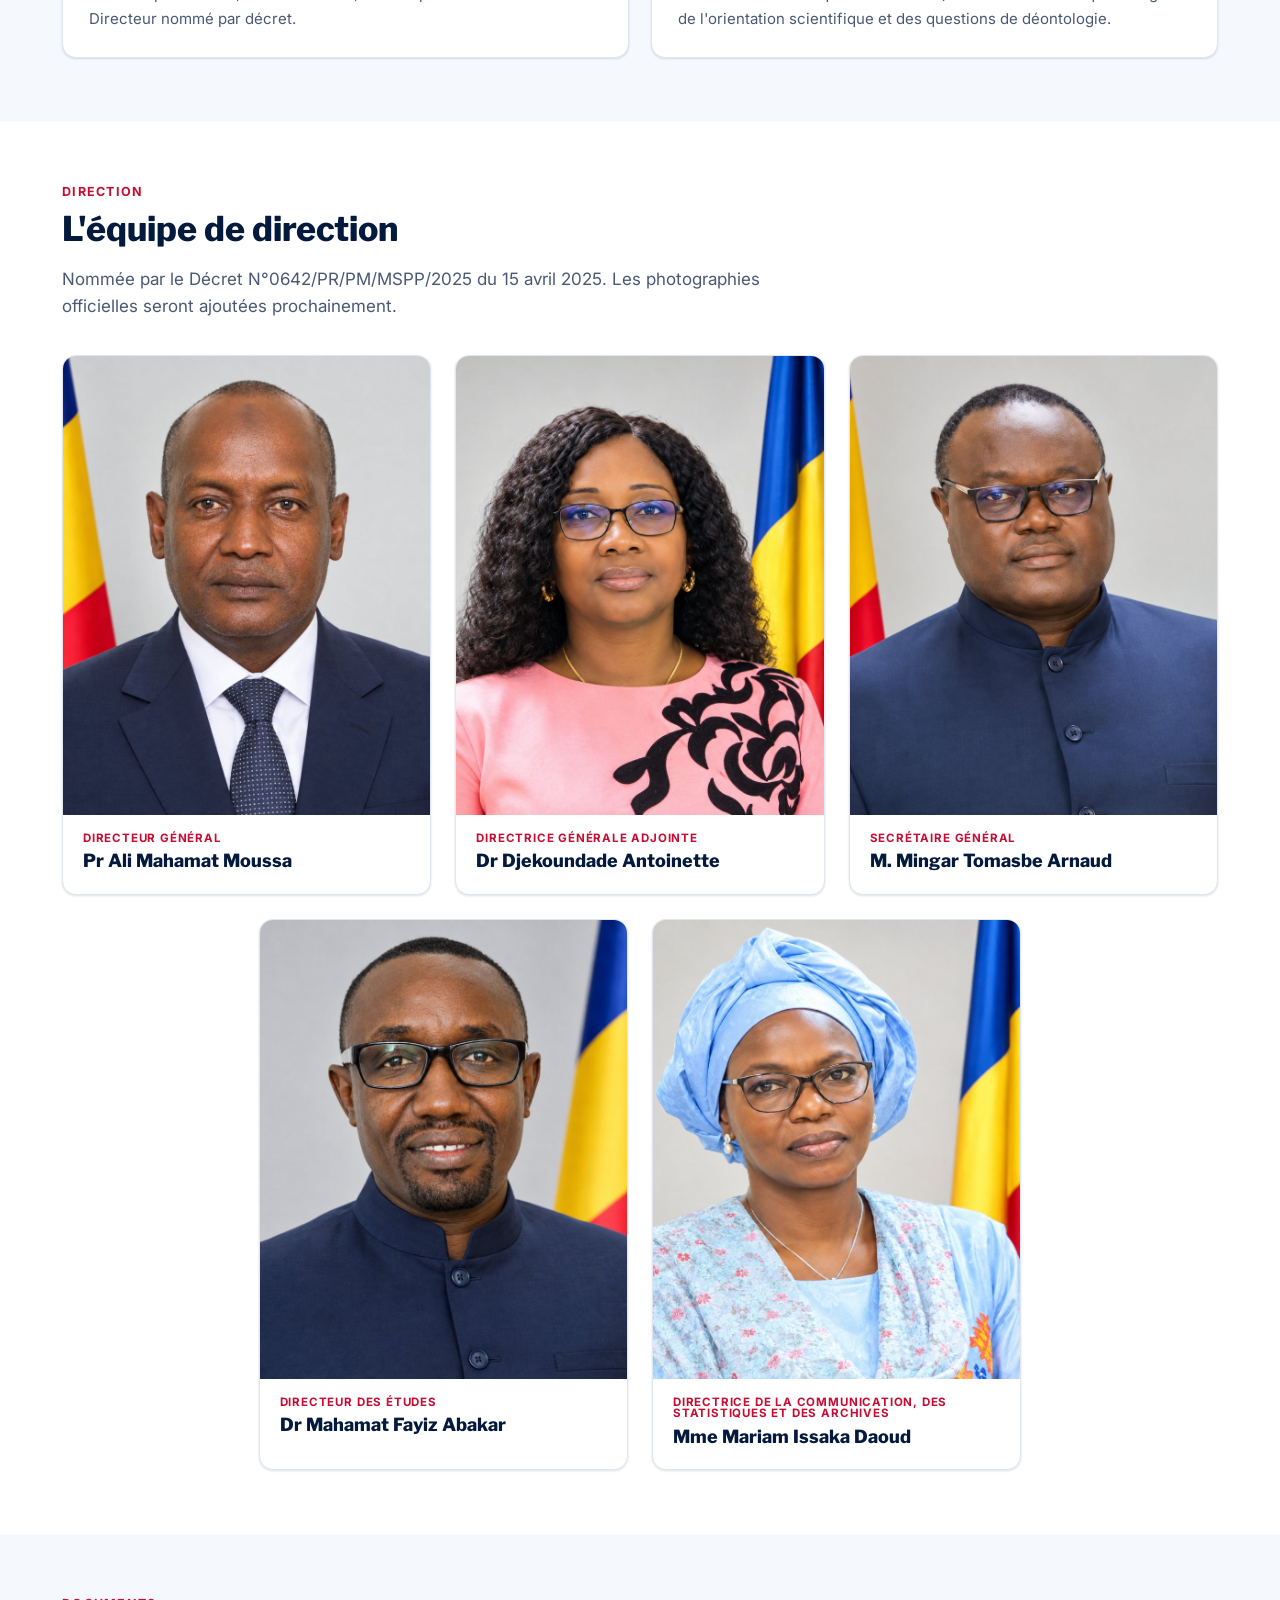
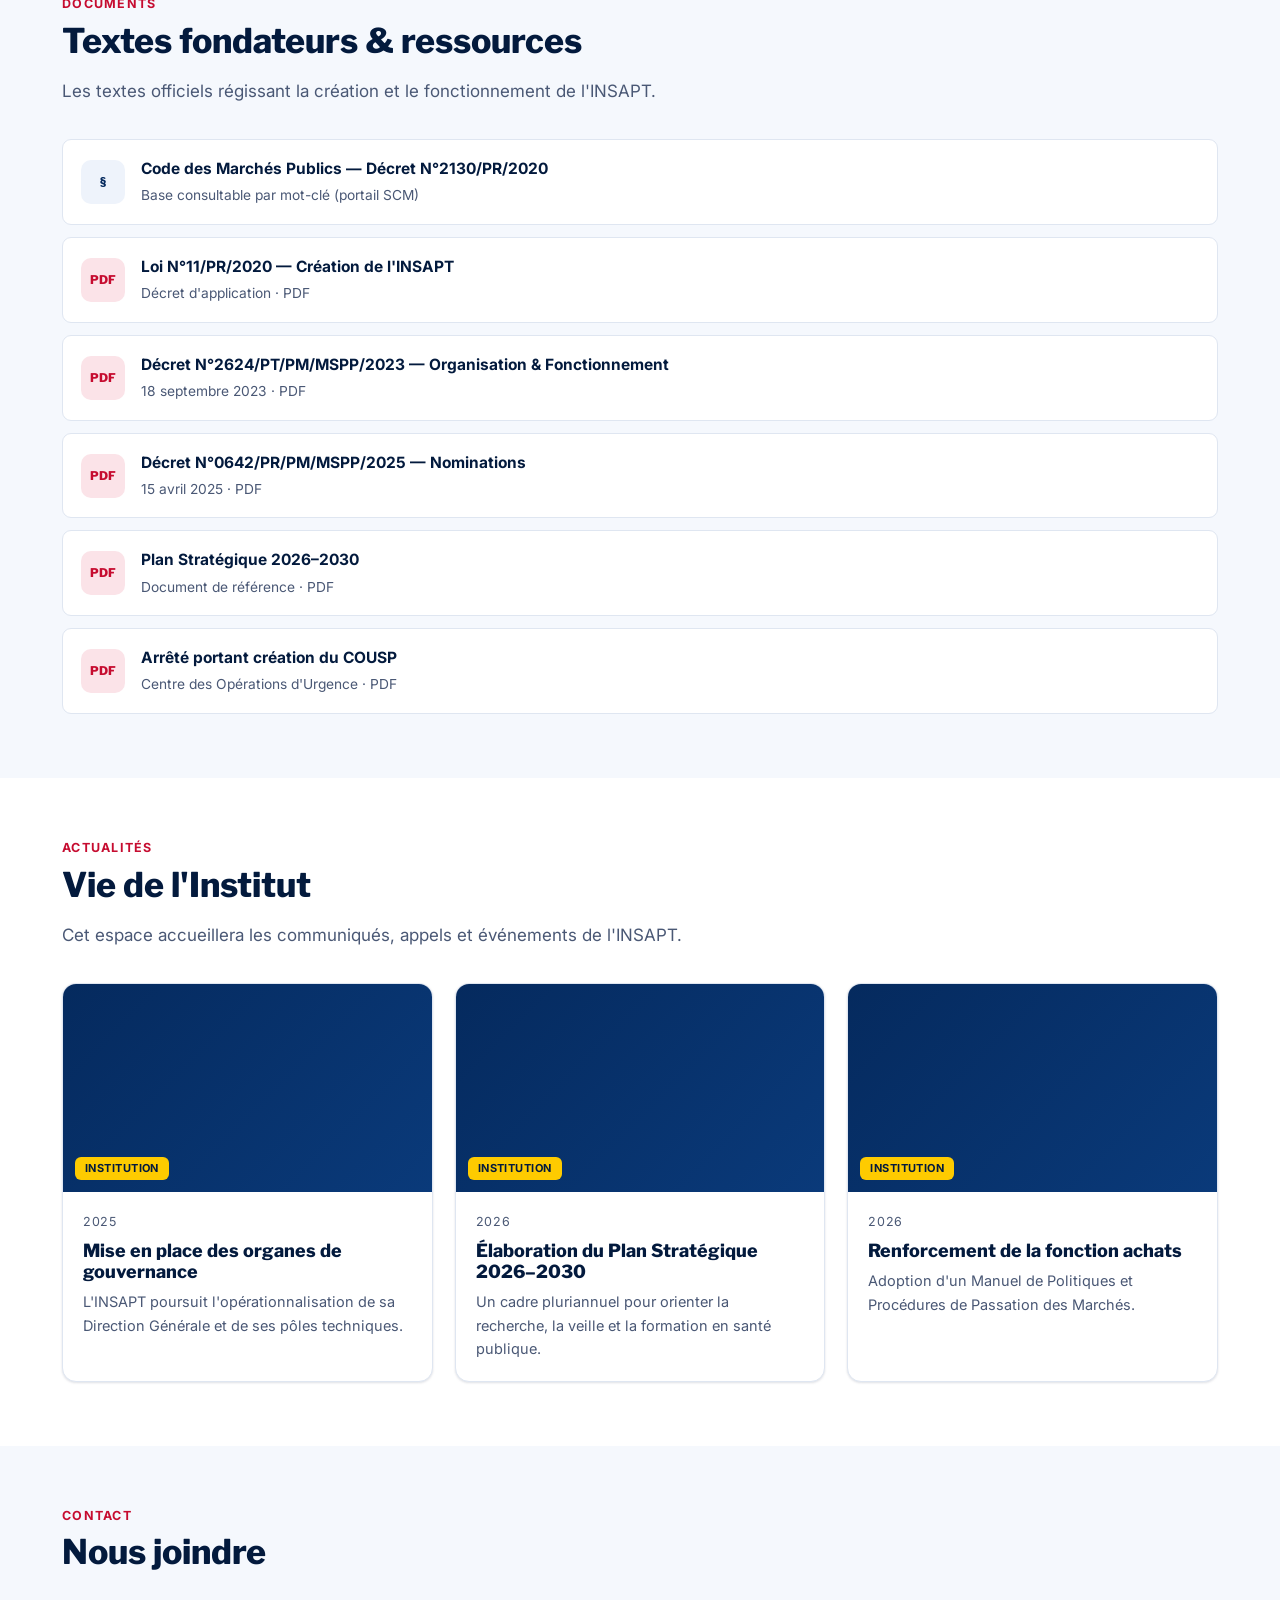
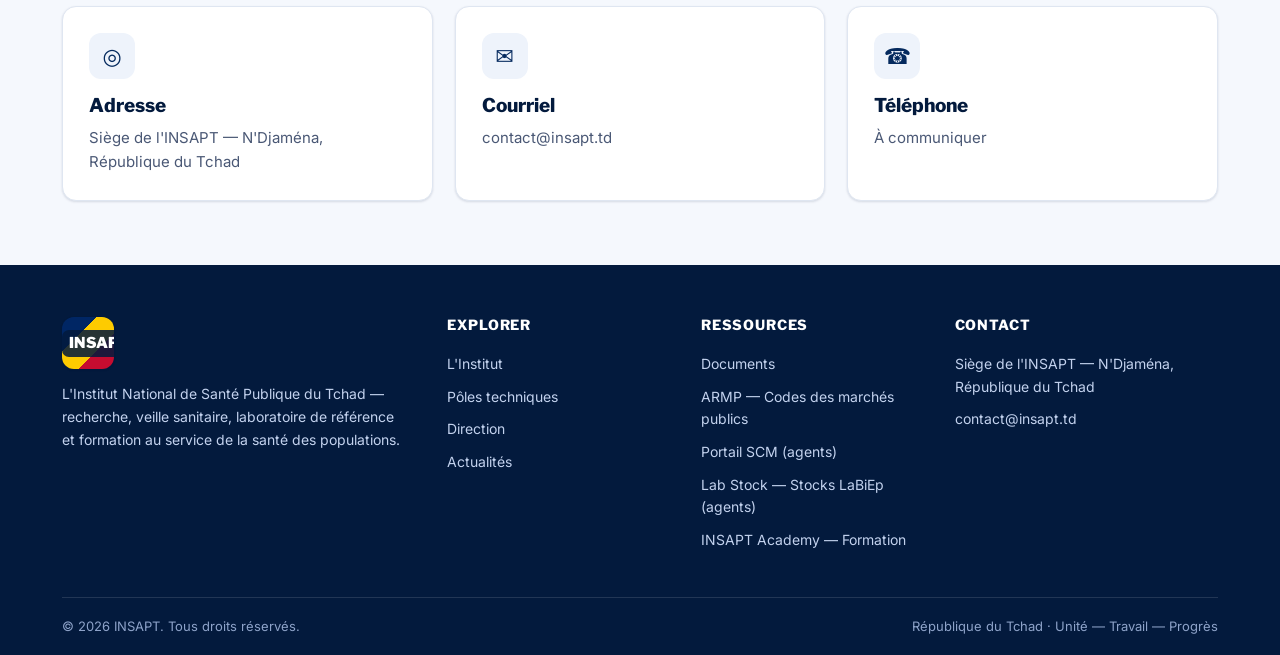
==== commit adb7b35c: "Add files via upload" ====
--- a/index.html
+++ b/index.html
@@ -9,6 +9,13 @@
 <link rel="preconnect" href="https://fonts.gstatic.com" crossorigin>
 <link href="https://fonts.googleapis.com/css2?family=Inter:wght@400;500;600;700&family=Libre+Franklin:wght@600;700;800;900&family=Noto+Naskh+Arabic:wght@500;700&display=swap" rel="stylesheet">
 <link rel="stylesheet" href="assets/style.css">
+<style id="people-photos">
+.person .photo.has-img{padding:0!important;position:relative;display:block;width:100%;aspect-ratio:4/5;min-height:280px;overflow:hidden;background:#eef3fb}
+.person .photo.has-img::after{content:none!important;display:none!important}
+.person .photo.has-img img{position:absolute;inset:0;width:100%;height:100%;object-fit:cover;object-position:center 18%;display:block;transition:transform .4s ease}
+.person:hover .photo.has-img img{transform:scale(1.03)}
+@media(min-width:981px){#people .people{grid-template-columns:repeat(6,1fr)}#people .person{grid-column:span 2}#people .person:nth-child(4){grid-column:2/span 2}}
+</style>
 </head>
 <body>
 
@@ -175,11 +182,11 @@
       <p data-i18n="ppl.p">Nommée par le Décret N°0642/PR/PM/MSPP/2025 du 15 avril 2025.</p>
     </div>
     <div class="people">
-      <div class="person"><div class="photo has-img"><img src="assets/people/ali-mahamat-moussa.jpg" alt="Pr Ali Mahamat Moussa" loading="lazy" width="600" height="750"></div><div class="body"><div class="role" data-i18n="ppl.dg">Directeur Général</div><h3 data-i18n="ppl.dgName">Pr Ali Mahamat Moussa</h3></div></div>
-      <div class="person"><div class="photo has-img"><img src="assets/people/djekoundade-antoinette.jpg" alt="Dr Djekoundade Antoinette" loading="lazy" width="600" height="750"></div><div class="body"><div class="role" data-i18n="ppl.dga">Directrice Générale Adjointe</div><h3 data-i18n="ppl.dgaName">Dr Djekoundade Antoinette</h3></div></div>
-      <div class="person"><div class="photo has-img"><img src="assets/people/mingar-tomasbe-arnaud.jpg" alt="M. Mingar Tomasbe Arnaud" loading="lazy" width="600" height="750"></div><div class="body"><div class="role" data-i18n="ppl.sg">Secrétaire Général</div><h3 data-i18n="ppl.sgName">M. Mingar Tomasbe Arnaud</h3></div></div>
-      <div class="person"><div class="photo has-img"><img src="assets/people/mahamat-fayiz-abakar.jpg" alt="Dr Mahamat Fayiz Abakar" loading="lazy" width="600" height="750"></div><div class="body"><div class="role" data-i18n="ppl.de">Directeur des Études</div><h3 data-i18n="ppl.deName">Dr Mahamat Fayiz Abakar</h3></div></div>
-      <div class="person"><div class="photo has-img"><img src="assets/people/mariam-issaka-daoud.jpg" alt="Mme Mariam Issaka Daoud" loading="lazy" width="600" height="750"></div><div class="body"><div class="role" data-i18n="ppl.dc">Directrice de la Communication, des Statistiques et des Archives</div><h3 data-i18n="ppl.dcName">Mme Mariam Issaka Daoud</h3></div></div>
+      <div class="person"><div class="photo has-img"><img src="[data-uri]" alt="Pr Ali Mahamat Moussa"  width="800" height="1000"></div><div class="body"><div class="role" data-i18n="ppl.dg">Directeur Général</div><h3 data-i18n="ppl.dgName">Pr Ali Mahamat Moussa</h3></div></div>
+      <div class="person"><div class="photo has-img"><img src="[data-uri]